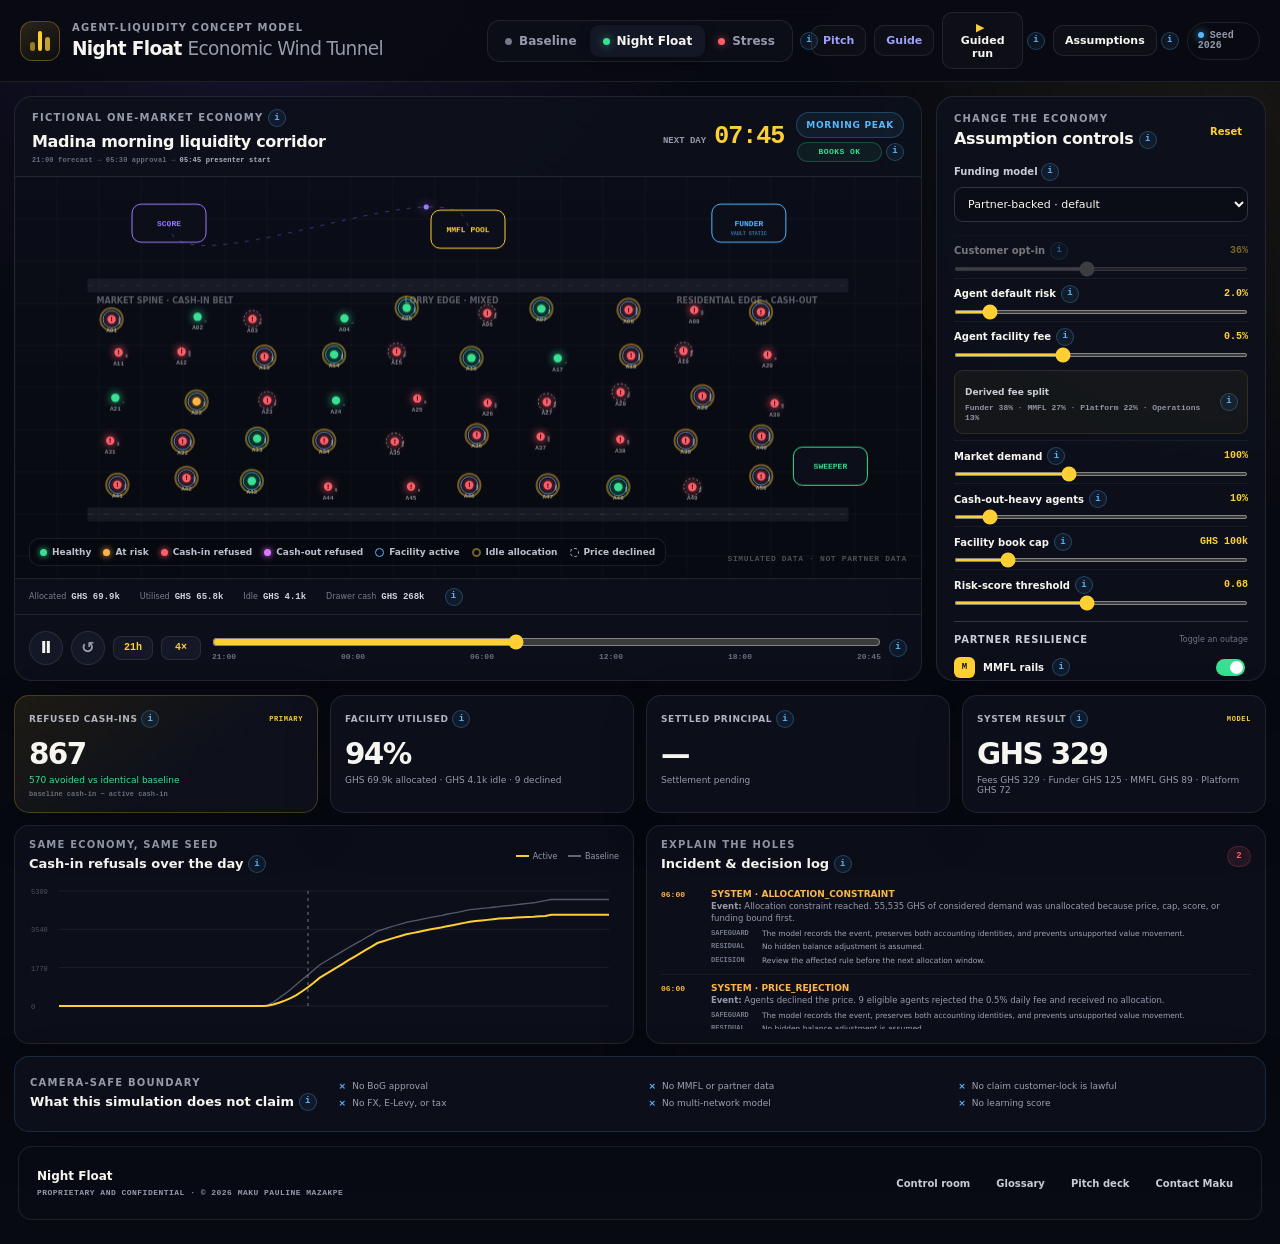
==== index.html @ ef6ecaac "deploy Night Float static artifact" ====
<!--
Night Float — Proprietary and Confidential. Copyright (c) 2026 Maku Pauline Mazakpe. All rights reserved.
Unauthorized use, copying, modification, or distribution is prohibited without written permission.
Contact: https://startuptribunal.com/maku | LinkedIn: https://www.linkedin.com/in/maku-mazakpe/ | GitHub: https://github.com/ma-za-kpe
X: https://x.com/makumazakpe | StartupTribunal X: https://x.com/startuptribunal
-->

<!doctype html>
<html lang="en">
  <head>
    <meta charset="UTF-8" />
    <meta name="viewport" content="width=device-width, initial-scale=1.0" />
    <meta
      name="description"
      content="Night Float economic wind tunnel — a deterministic fictional simulation of agent liquidity."
    />
    <title>Night Float — Economic Wind Tunnel</title>
    <link rel="icon" href="./favicon.svg" type="image/svg+xml" />
    <link rel="stylesheet" href="./styles.css" />
  </head>
  <body>
    <div class="app-shell">
      <header class="topbar">
        <div class="brand-block">
          <div class="brand-mark" aria-hidden="true">
            <span></span><span></span><span></span>
          </div>
          <div>
            <p class="eyebrow">Agent-liquidity concept model</p>
            <h1>Night Float <span>Economic Wind Tunnel</span></h1>
          </div>
        </div>

        <div
          class="scenario-switch"
          role="group"
          aria-label="Scenario selector"
        >
          <button class="scenario-button" data-scenario="off">
            <span class="scenario-dot off"></span>Baseline
          </button>
          <button class="scenario-button active" data-scenario="on">
            <span class="scenario-dot on"></span>Night Float
          </button>
          <button class="scenario-button" data-scenario="stress">
            <span class="scenario-dot stress"></span>Stress
          </button>
          <button
            class="info-button"
            data-info="Runs the same fictional market under three presets. Baseline has no scheduled facility; Night Float uses the partner-backed facility; Stress adds settlement failures."
            aria-label="Explain scenario selector"
          >
            i
          </button>
        </div>

        <div class="header-actions">
          <a class="ghost-button page-link" href="./pitch/">Pitch</a>
          <a class="ghost-button page-link" href="./glossary/">Guide</a>
          <span class="header-feature"
            ><button id="tourButton" class="ghost-button">
              <span class="play-icon">▶</span> Guided run</button
            ><button
              class="info-button"
              data-info="Plays the five-act Baseline → Night Float → constraint → Stress → assumptions story in under 90 seconds. No audio is required."
              aria-label="Explain guided run"
            >
              i
            </button></span
          >
          <span class="header-feature"
            ><button id="assumptionsButton" class="ghost-button">
              Assumptions</button
            ><button
              class="info-button"
              data-info="Opens the complete model sheet for review, photography, print, or save-to-PDF."
              aria-label="Explain assumptions sheet"
            >
              i
            </button></span
          >
          <div id="seedPill" class="live-pill"><span></span>Seed 2026</div>
        </div>
      </header>

      <main class="workspace">
        <section class="stage-panel" aria-label="Animated market simulation">
          <div class="stage-heading">
            <div>
              <p class="eyebrow">
                Fictional one-market economy
                <button
                  class="info-button"
                  data-info="A stylised, synthetic Madina market with 50 agents and three customer cohorts. No partner or customer data is used."
                  aria-label="Explain the market model"
                >
                  i
                </button>
              </p>
              <h2>Madina morning liquidity corridor</h2>
              <p class="night-strip">
                21:00 forecast → 05:30 approval → <b>05:45 presenter start</b>
              </p>
            </div>
            <div class="clock-block">
              <span id="dayLabel">NEXT DAY</span
              ><strong id="clock">05:45</strong>
            </div>
            <div class="status-stack">
              <div id="phaseBadge" class="phase-badge">PRE-OPEN</div>
              <div class="books-line">
                <div id="booksBadge" class="books-badge ok">BOOKS OK</div>
                <button
                  class="info-button"
                  data-info="Two ledgers reconcile on every tick: facility principal and customer safeguarding. A delta above GHS 0.02 aborts the simulation as BOOKS BROKEN."
                  aria-label="Explain books status"
                >
                  i
                </button>
              </div>
            </div>
          </div>

          <div class="canvas-wrap">
            <canvas id="marketStaticCanvas" aria-hidden="true"></canvas>
            <canvas
              id="marketCanvas"
              role="img"
              aria-label="Map of simulated mobile-money agents"
            ></canvas>
            <canvas id="packetCanvas" aria-hidden="true"></canvas>
            <div id="eventBanner" class="event-banner" aria-live="polite"></div>
            <div class="legend">
              <span><i class="light green"></i>Healthy</span
              ><span><i class="light amber"></i>At risk</span>
              <span><i class="light red"></i>Cash-in refused</span
              ><span><i class="light purple"></i>Cash-out refused</span>
              <span><i class="ring"></i>Facility active</span
              ><span><i class="idle-ring"></i>Idle allocation</span
              ><span><i class="declined-ring"></i>Price declined</span>
            </div>
            <div class="model-watermark">SIMULATED DATA · NOT PARTNER DATA</div>
          </div>

          <div class="ledger-ribbon" role="group" aria-label="Facility ledger">
            <span>Allocated <strong id="ledgerAllocated">GHS 0</strong></span
            ><span>Utilised <strong id="ledgerUtilised">GHS 0</strong></span>
            <span>Idle <strong id="ledgerIdle">GHS 0</strong></span
            ><span>Drawer cash <strong id="ledgerCash">GHS 0</strong></span>
            <button
              class="info-button"
              data-info="Allocated is approved principal. Utilised is principal actually consumed by cash-ins. Idle is unused facility e-float. Drawer cash rises as cash-ins consume e-float."
              aria-label="Explain the facility ledger"
            >
              i
            </button>
          </div>

          <div class="transport">
            <button
              id="playButton"
              class="transport-button"
              aria-label="Play or pause"
            >
              Ⅱ
            </button>
            <button
              id="restartButton"
              class="transport-button secondary"
              aria-label="Return to presenter start at 05:45"
            >
              ↺
            </button>
            <button
              id="nightButton"
              class="speed-button"
              aria-label="Jump to 21:00 night window"
            >
              21h
            </button>
            <button
              id="speedButton"
              class="speed-button"
              aria-label="Playback speed"
            >
              4×
            </button>
            <div class="timeline-wrap">
              <input
                id="timeline"
                type="range"
                min="0"
                max="95"
                value="35"
                aria-label="Simulation time"
              />
              <div class="timeline-labels" aria-hidden="true">
                <span>21:00</span><span>00:00</span><span>06:00</span
                ><span>12:00</span><span>18:00</span><span>20:45</span>
              </div>
            </div>
            <button
              class="info-button"
              data-info="Playback only reads a precomputed 96-tick tape. Pause and scrubbing cannot change the model or desynchronise the animation."
              aria-label="Explain playback controls"
            >
              i
            </button>
          </div>
        </section>

        <aside class="control-panel" aria-label="Simulation controls">
          <div class="control-heading">
            <div>
              <p class="eyebrow">Change the economy</p>
              <h2>
                Assumption controls
                <button
                  class="info-button"
                  data-info="Every change regenerates both active and identical-seed baseline tapes. Reset restores the documented partner-backed defaults."
                  aria-label="Explain assumption controls"
                >
                  i
                </button>
              </h2>
            </div>
            <button id="resetButton" class="text-button">Reset</button>
          </div>

          <label class="select-control">
            <span class="label-with-info"
              >Funding model
              <button
                type="button"
                class="info-button"
                data-info="Partner-backed is the default legal product. Customer-supported is an unresolved sandbox hypothesis and never appears as equally approved."
                aria-label="Explain funding model"
              >
                i
              </button></span
            >
            <select id="fundingModel">
              <option value="partner">Partner-backed · default</option>
              <option value="customer">
                Customer-supported · unresolved hypothesis
              </option>
            </select>
          </label>
          <div id="legalWarning" class="legal-warning" hidden>
            <strong>Classification unresolved</strong>Customer redemption, legal
            claim, fee sharing, and loss ownership require written approval.
            This mode does not establish lawfulness.
          </div>

          <div class="slider-group customer-only">
            <label for="optIn"
              ><span class="label-with-info"
                >Customer opt-in
                <button
                  type="button"
                  class="info-button"
                  data-info="Sets the lock-eligible overnight subset only in customer-supported hypothesis mode. It does not affect partner-backed capacity."
                  aria-label="Explain customer opt-in"
                >
                  i
                </button></span
              ><output id="optInValue">36%</output></label
            >
            <input id="optIn" type="range" min="0" max="80" value="36" />
          </div>
          <div class="slider-group">
            <label for="defaultRate"
              ><span class="label-with-info"
                >Agent default risk
                <button
                  type="button"
                  class="info-button"
                  data-info="A deterministic seeded risk roll. Missed principal freezes the till and removes it from tomorrow’s allocation file."
                  aria-label="Explain default risk"
                >
                  i
                </button></span
              ><output id="defaultRateValue">2.0%</output></label
            >
            <input
              id="defaultRate"
              type="range"
              min="0"
              max="20"
              value="2"
              step="0.5"
            />
          </div>
          <div class="slider-group">
            <label for="facilityFee"
              ><span class="label-with-info"
                >Agent facility fee
                <button
                  type="button"
                  class="info-button"
                  data-info="Charged only on utilised principal. Higher prices cause some eligible agents to decline allocation; fees never accrue on idle allocation."
                  aria-label="Explain facility fee"
                >
                  i
                </button></span
              ><output id="facilityFeeValue">0.5%</output></label
            >
            <input
              id="facilityFee"
              type="range"
              min="0.1"
              max="1.2"
              value="0.5"
              step="0.1"
            />
          </div>

          <div class="derived-pricing">
            <span>Derived fee split</span>
            <p id="feeSplitSummary">
              Funder 38% · MMFL 27% · Platform 22% · Operations 13%
            </p>
            <button
              class="info-button"
              data-info="Fixed assumptions replace extra price sliders. In customer-supported mode, users receive a fee_share—never interest—and the legal warning remains active."
              aria-label="Explain fee split"
            >
              i
            </button>
          </div>

          <div class="slider-group">
            <label for="demand"
              ><span class="label-with-info"
                >Market demand
                <button
                  type="button"
                  class="info-button"
                  data-info="Scales seeded cash-in and cash-out arrivals while preserving the same underlying demand tape for scenario comparison."
                  aria-label="Explain market demand"
                >
                  i
                </button></span
              ><output id="demandValue">100%</output></label
            >
            <input
              id="demand"
              type="range"
              min="50"
              max="180"
              value="100"
              step="5"
            />
          </div>
          <div class="slider-group">
            <label for="cashOutShare"
              ><span class="label-with-info"
                >Cash-out-heavy agents
                <button
                  type="button"
                  class="info-button"
                  data-info="Changes corridor mix. Night Float adds e-float, so an all cash-out-heavy market should show almost no cash-in benefit."
                  aria-label="Explain cash-out-heavy agents"
                >
                  i
                </button></span
              ><output id="cashOutShareValue">10%</output></label
            >
            <input
              id="cashOutShare"
              type="range"
              min="0"
              max="100"
              value="10"
              step="5"
            />
          </div>
          <div class="slider-group">
            <label for="bookCap"
              ><span class="label-with-info"
                >Facility book cap
                <button
                  type="button"
                  class="info-button"
                  data-info="Maximum modelled principal. Raising it helps only until price acceptance, eligibility, or demand becomes the binding constraint."
                  aria-label="Explain book cap"
                >
                  i
                </button></span
              ><output id="bookCapValue">GHS 100k</output></label
            >
            <input
              id="bookCap"
              type="range"
              min="20"
              max="500"
              value="100"
              step="10"
            />
          </div>
          <div class="slider-group">
            <label for="scoreThreshold"
              ><span class="label-with-info"
                >Risk-score threshold
                <button
                  type="button"
                  class="info-button"
                  data-info="Static 0–1 eligibility lamp—not machine learning. If scoring is unavailable, a stricter transparent fallback halves limits."
                  aria-label="Explain score threshold"
                >
                  i
                </button></span
              ><output id="scoreThresholdValue">0.68</output></label
            >
            <input
              id="scoreThreshold"
              type="range"
              min="0.50"
              max="0.90"
              value="0.68"
              step="0.02"
            />
          </div>

          <div class="partner-controls">
            <div class="section-label">
              <span>Partner resilience</span><small>Toggle an outage</small>
            </div>
            <label class="partner-row"
              ><span
                ><i class="partner-icon mmfl">M</i><b>MMFL rails</b
                ><button
                  type="button"
                  class="info-button"
                  data-info="Required for any wallet allocation. Off means no gold facility packets."
                  aria-label="Explain MMFL rails"
                >
                  i
                </button></span
              ><input
                class="toggle"
                id="mmflToggle"
                type="checkbox"
                aria-label="MMFL rails available"
                checked
            /></label>
            <label class="partner-row"
              ><span
                ><i class="partner-icon bank">F</i><b>Funding partner</b
                ><button
                  type="button"
                  class="info-button"
                  data-info="Supplies the partner-backed facility. Off forces partner-backed capacity and allocations to zero."
                  aria-label="Explain funding partner"
                >
                  i
                </button></span
              ><input
                class="toggle"
                id="bankToggle"
                type="checkbox"
                aria-label="Funding partner available"
                checked
            /></label>
            <label class="partner-row"
              ><span
                ><i class="partner-icon score">S</i><b>Scoring service</b
                ><button
                  type="button"
                  class="info-button"
                  data-info="Provides a static eligibility score. Off activates a conservative rules-only fallback; no fake learning model is used."
                  aria-label="Explain scoring service"
                >
                  i
                </button></span
              ><input
                class="toggle"
                id="scoreToggle"
                type="checkbox"
                aria-label="Scoring service available"
                checked
            /></label>
            <label class="partner-row"
              ><span
                ><i class="partner-icon sweep">↗</i><b>Dusk sweeper</b
                ><button
                  type="button"
                  class="info-button"
                  data-info="Converts only drawer notes that exist into e-value. Off increases shortfalls; it cannot sweep imaginary cash."
                  aria-label="Explain dusk sweeper"
                >
                  i
                </button></span
              ><input
                class="toggle"
                id="sweepToggle"
                type="checkbox"
                aria-label="Dusk sweeper available"
                checked
            /></label>
          </div>
        </aside>

        <section class="evidence-panel" aria-label="Simulation evidence">
          <div class="metrics-grid">
            <div class="metric-card primary">
              <div class="metric-label">
                <span
                  >Refused cash-ins
                  <button
                    class="info-button"
                    data-info="Cash-in only. Formula: identical-baseline refused cash-ins minus active-run refused cash-ins. Cash-out failures are excluded."
                    aria-label="Explain refused cash-ins"
                  >
                    i
                  </button></span
                ><i>PRIMARY</i>
              </div>
              <strong id="refusedMetric">0</strong>
              <p id="refusedDelta">Waiting for market open</p>
              <code id="comparisonFormula"
                >baseline cash-in − active cash-in</code
              >
            </div>
            <div class="metric-card">
              <div class="metric-label">
                <span
                  >Facility utilised
                  <button
                    class="info-button"
                    data-info="Utilised principal divided by allocated principal. Idle allocation is disclosed and earns no fee."
                    aria-label="Explain facility utilisation"
                  >
                    i
                  </button></span
                >
              </div>
              <strong id="utilisedMetric">0%</strong>
              <p id="allocatedMetric">GHS 0 allocated · GHS 0 idle</p>
            </div>
            <div class="metric-card">
              <div class="metric-label">
                <span
                  >Settled principal
                  <button
                    class="info-button"
                    data-info="Share of allocated principal returned at 18:00. Defaulted tills are excluded from tomorrow’s file."
                    aria-label="Explain settlement"
                  >
                    i
                  </button></span
                >
              </div>
              <strong id="settledMetric">—</strong>
              <p id="defaultMetric">Settlement pending</p>
            </div>
            <div class="metric-card">
              <div class="metric-label">
                <span
                  >System result
                  <button
                    class="info-button"
                    data-info="Facility fees on utilised principal minus unresolved default loss. The waterfall identifies each fee recipient."
                    aria-label="Explain system result"
                  >
                    i
                  </button></span
                ><i>MODEL</i>
              </div>
              <strong id="profitMetric">GHS 0</strong>
              <p id="feeMetric">Gross fees GHS 0</p>
            </div>
          </div>

          <div class="chart-card">
            <div class="card-heading">
              <div>
                <p class="eyebrow">Same economy, same seed</p>
                <h3>
                  Cash-in refusals over the day
                  <button
                    class="info-button"
                    data-info="Both lines use seed 2026, identical agents, and identical demand. Only the intervention differs. Press B in presenter mode to emphasise baseline."
                    aria-label="Explain comparison chart"
                  >
                    i
                  </button>
                </h3>
              </div>
              <div class="chart-key">
                <span class="active-key"></span>Active
                <span class="base-key"></span>Baseline
              </div>
            </div>
            <canvas
              id="chartCanvas"
              role="img"
              aria-label="Comparison chart of refused cash-ins"
            ></canvas>
          </div>
          <div class="incident-card">
            <div class="card-heading">
              <div>
                <p class="eyebrow">Explain the holes</p>
                <h3>
                  Incident &amp; decision log
                  <button
                    class="info-button"
                    data-info="Records partner outages, price rejection, physical-cash constraints, defaults, safeguards, and unresolved decisions."
                    aria-label="Explain incident log"
                  >
                    i
                  </button>
                </h3>
              </div>
              <span id="incidentCount" class="count-pill">0</span>
            </div>
            <div
              id="incidentList"
              class="incident-list"
              aria-live="polite"
            ></div>
          </div>

          <div class="boundary-card">
            <div>
              <p class="eyebrow">Camera-safe boundary</p>
              <h3>
                What this simulation does not claim
                <button
                  class="info-button"
                  data-info="These boundaries stay visible so a screenshot cannot turn assumptions into partner claims."
                  aria-label="Explain model boundaries"
                >
                  i
                </button>
              </h3>
            </div>
            <ul>
              <li>No BoG approval</li>
              <li>No MMFL or partner data</li>
              <li>No claim customer-lock is lawful</li>
              <li>No FX, E-Levy, or tax</li>
              <li>No multi-network model</li>
              <li>No learning score</li>
            </ul>
          </div>
        </section>
      </main>

      <footer class="site-footer">
        <div>
          <strong>Night Float</strong
          ><span
            >Proprietary and Confidential · © 2026 Maku Pauline Mazakpe</span
          >
        </div>
        <nav aria-label="Footer navigation">
          <a href="./">Control room</a><a href="./glossary/">Glossary</a
          ><a href="./pitch/">Pitch deck</a
          ><a href="https://startuptribunal.com/maku">Contact Maku</a>
        </nav>
      </footer>
    </div>

    <dialog id="assumptionsDialog">
      <form method="dialog" class="dialog-card">
        <div class="dialog-heading">
          <div>
            <p class="eyebrow">One-page model sheet</p>
            <h2>Night Float assumptions &amp; boundaries</h2>
          </div>
          <button aria-label="Close">×</button>
        </div>
        <div class="dialog-actions">
          <button type="button" id="printAssumptions" class="ghost-button">
            Print / save PDF</button
          ><label
            ><input id="reducedMotionToggle" type="checkbox" /> Reduce
            motion</label
          >
        </div>
        <div id="assumptionTable" class="assumption-table"></div>
        <div class="dialog-grid">
          <section>
            <h3>Three customer cohorts only</h3>
            <ul>
              <li>Cash-in / market and supplier pay</li>
              <li>Cash-out / notes home</li>
              <li>Overnight lock-eligible subset</li>
            </ul>
          </section>
          <section>
            <h3>Two machine-checked identities</h3>
            <ul>
              <li>
                Facility source = unallocated + idle + utilised + repaid +
                explained loss
              </li>
              <li>
                Customer claims = safeguarded vault balance + explained customer
                loss
              </li>
            </ul>
          </section>
          <section>
            <h3>Not established</h3>
            <ul>
              <li>Regulatory or partner approval</li>
              <li>Lawfulness of customer-supported funding</li>
              <li>Factual demand, pricing, or loss rates</li>
              <li>Predictive or machine-learning accuracy</li>
            </ul>
          </section>
          <section>
            <h3>Presenter controls</h3>
            <ul>
              <li>Keys 1–5: jump to acts</li>
              <li>Space: play/pause</li>
              <li>[ and ]: step one tick</li>
              <li>B: baseline comparison emphasis</li>
            </ul>
          </section>
        </div>
        <p class="dialog-note">
          All people, balances, packets, incidents, prices, and partner states
          are fictional model data. Customer-supported mode is a hypothesis, not
          the default product.
        </p>
      </form>
    </dialog>

    <div
      id="infoPopover"
      class="info-popover"
      role="status"
      aria-live="polite"
      hidden
    ></div>
    <script type="module" src="./app.js"></script>
  </body>
</html>
---- styles.css ----
/*
 * Night Float — Proprietary and Confidential. Copyright (c) 2026 Maku Pauline Mazakpe. All rights reserved.
 * Unauthorized use, copying, modification, or distribution is prohibited without written permission.
 * Contact: https://startuptribunal.com/maku | LinkedIn: https://www.linkedin.com/in/maku-mazakpe/ | GitHub: https://github.com/ma-za-kpe
 * X: https://x.com/makumazakpe | StartupTribunal X: https://x.com/startuptribunal
 */

:root {
  color-scheme: dark;
  --bg: #080a12;
  --panel: #0e111c;
  --panel-2: #141826;
  --line: rgba(255, 255, 255, 0.09);
  --line-strong: rgba(255, 255, 255, 0.16);
  --text: #f7f5ef;
  --muted: #959aaa;
  --gold: #ffcf33;
  --green: #39df92;
  --amber: #ffb547;
  --red: #ff5d69;
  --purple: #d879ff;
  --blue: #55b8ff;
  font-family:
    Inter,
    ui-sans-serif,
    system-ui,
    -apple-system,
    BlinkMacSystemFont,
    "Segoe UI",
    sans-serif;
}

* {
  box-sizing: border-box;
}
html,
body {
  margin: 0;
  min-width: 320px;
  min-height: 100%;
  background: var(--bg);
  color: var(--text);
}
body {
  background:
    radial-gradient(
      circle at 20% -8%,
      rgba(95, 71, 185, 0.2),
      transparent 30rem
    ),
    radial-gradient(
      circle at 95% 10%,
      rgba(255, 207, 51, 0.07),
      transparent 25rem
    ),
    var(--bg);
  overflow-x: hidden;
}

button,
input,
select {
  font: inherit;
}
button {
  color: inherit;
}
.app-shell {
  min-height: 100vh;
}

.topbar {
  min-height: 76px;
  padding: 12px 20px;
  border-bottom: 1px solid var(--line);
  display: grid;
  grid-template-columns: minmax(290px, 1fr) auto minmax(290px, 1fr);
  align-items: center;
  gap: 18px;
  background: rgba(8, 10, 18, 0.88);
  backdrop-filter: blur(20px);
  position: sticky;
  top: 0;
  z-index: 30;
}

.brand-block {
  display: flex;
  align-items: center;
  gap: 12px;
}
.brand-block h1,
.stage-heading h2,
.control-heading h2,
.card-heading h3 {
  margin: 0;
}
.brand-block h1 {
  font-size: clamp(17px, 1.45vw, 22px);
  letter-spacing: -0.035em;
}
.brand-block h1 span {
  color: var(--muted);
  font-weight: 500;
}
.brand-mark {
  width: 40px;
  height: 40px;
  padding: 9px;
  flex: 0 0 auto;
  border: 1px solid rgba(255, 207, 51, 0.28);
  border-radius: 12px;
  display: flex;
  align-items: flex-end;
  justify-content: center;
  gap: 3px;
  background: linear-gradient(
    150deg,
    rgba(255, 207, 51, 0.14),
    rgba(255, 207, 51, 0.02)
  );
}
.brand-mark span {
  width: 5px;
  border-radius: 4px;
  background: var(--gold);
}
.brand-mark span:nth-child(1) {
  height: 9px;
  opacity: 0.55;
}
.brand-mark span:nth-child(2) {
  height: 20px;
}
.brand-mark span:nth-child(3) {
  height: 14px;
  opacity: 0.75;
}
.eyebrow {
  margin: 0 0 5px;
  color: var(--muted);
  font-size: 10px;
  line-height: 1;
  font-weight: 800;
  letter-spacing: 0.12em;
  text-transform: uppercase;
}

.scenario-switch {
  position: relative;
  display: flex;
  padding: 4px;
  background: #0b0e17;
  border: 1px solid var(--line);
  border-radius: 13px;
}
.scenario-button {
  border: 0;
  background: transparent;
  color: var(--muted);
  border-radius: 9px;
  padding: 9px 13px;
  font-size: 12px;
  font-weight: 750;
  cursor: pointer;
  transition: 0.2s ease;
}
.scenario-button:hover {
  color: var(--text);
}
.scenario-button.active {
  color: var(--text);
  background: var(--panel-2);
  box-shadow: 0 2px 12px rgba(0, 0, 0, 0.3);
}
.scenario-dot {
  width: 7px;
  height: 7px;
  display: inline-block;
  border-radius: 50%;
  margin-right: 7px;
}
.scenario-dot.off {
  background: #747988;
}
.scenario-dot.on {
  background: var(--green);
  box-shadow: 0 0 8px rgba(57, 223, 146, 0.6);
}
.scenario-dot.stress {
  background: var(--red);
  box-shadow: 0 0 8px rgba(255, 93, 105, 0.6);
}

.header-actions {
  display: flex;
  justify-content: flex-end;
  align-items: center;
  gap: 8px;
}
.header-feature {
  display: inline-flex;
  align-items: center;
  gap: 4px;
}
.ghost-button {
  border: 1px solid var(--line);
  background: rgba(255, 255, 255, 0.025);
  border-radius: 10px;
  padding: 8px 11px;
  font-size: 11px;
  font-weight: 700;
  cursor: pointer;
}
.page-link {
  text-decoration: none;
  text-align: center;
}
.ghost-button:hover {
  border-color: var(--line-strong);
  background: rgba(255, 255, 255, 0.05);
}
.play-icon {
  color: var(--gold);
  margin-right: 5px;
}
.live-pill {
  color: var(--muted);
  border: 1px solid var(--line);
  border-radius: 999px;
  padding: 8px 10px;
  font:
    700 10px/1 ui-monospace,
    SFMono-Regular,
    Menlo,
    monospace;
}
.live-pill span {
  display: inline-block;
  width: 6px;
  height: 6px;
  margin-right: 6px;
  border-radius: 50%;
  background: var(--blue);
  box-shadow: 0 0 8px var(--blue);
}

.workspace {
  padding: 14px;
  display: grid;
  grid-template-columns: minmax(0, 1fr) 330px;
  grid-template-areas: "stage controls" "evidence evidence";
  gap: 14px;
  max-width: 1800px;
  margin: 0 auto;
}
.stage-panel,
.control-panel,
.metric-card,
.chart-card,
.incident-card,
.boundary-card {
  border: 1px solid var(--line);
  background: rgba(14, 17, 28, 0.92);
  box-shadow: 0 16px 48px rgba(0, 0, 0, 0.18);
}
.stage-panel {
  grid-area: stage;
  border-radius: 18px;
  overflow: hidden;
  min-width: 0;
  height: clamp(500px, 65vh, 620px);
  display: flex;
  flex-direction: column;
}
.control-panel {
  grid-area: controls;
  border-radius: 18px;
  padding: 17px;
  height: clamp(500px, 65vh, 620px);
  overflow: auto;
  scrollbar-color: #303546 transparent;
}
.stage-heading,
.control-heading,
.card-heading {
  display: flex;
  align-items: center;
  justify-content: space-between;
  gap: 12px;
}
.stage-heading {
  min-height: 68px;
  padding: 12px 17px;
  border-bottom: 1px solid var(--line);
  display: grid;
  grid-template-columns: 1fr auto auto;
}
.stage-heading h2,
.control-heading h2 {
  font-size: 16px;
  letter-spacing: -0.02em;
}
.night-strip {
  margin: 5px 0 0;
  color: #666d7d;
  font:
    700 7px/1.2 ui-monospace,
    SFMono-Regular,
    Menlo,
    monospace;
  letter-spacing: 0.02em;
}
.night-strip b {
  color: #aeb4c1;
}
.clock-block {
  display: flex;
  align-items: baseline;
  gap: 8px;
  font-family: ui-monospace, SFMono-Regular, Menlo, monospace;
}
.clock-block span {
  color: var(--muted);
  font-size: 9px;
  font-weight: 800;
}
.clock-block strong {
  font-size: 25px;
  letter-spacing: -0.04em;
  color: var(--gold);
}
.phase-badge {
  min-width: 85px;
  text-align: center;
  padding: 7px 9px;
  border: 1px solid rgba(85, 184, 255, 0.25);
  color: var(--blue);
  background: rgba(85, 184, 255, 0.08);
  border-radius: 999px;
  font-size: 9px;
  font-weight: 850;
  letter-spacing: 0.08em;
}
.status-stack {
  display: grid;
  gap: 4px;
}
.books-line {
  display: flex;
  align-items: center;
  justify-content: flex-end;
  gap: 4px;
}
.books-badge {
  min-width: 85px;
  padding: 5px 8px;
  text-align: center;
  border-radius: 999px;
  font:
    850 8px/1 ui-monospace,
    SFMono-Regular,
    Menlo,
    monospace;
  letter-spacing: 0.06em;
}
.books-badge.ok {
  color: var(--green);
  border: 1px solid rgba(57, 223, 146, 0.25);
  background: rgba(57, 223, 146, 0.07);
}
.books-badge.broken {
  color: white;
  border: 1px solid var(--red);
  background: rgba(255, 93, 105, 0.35);
  animation: alarm 0.7s steps(2) infinite;
}
@keyframes alarm {
  50% {
    opacity: 0.45;
  }
}

.canvas-wrap {
  position: relative;
  flex: 1;
  min-height: 0;
  background: #090b13;
  overflow: hidden;
}
.canvas-wrap canvas {
  position: absolute;
  inset: 0;
  display: block;
  width: 100%;
  height: 100%;
}
#marketStaticCanvas {
  z-index: 0;
}
#marketCanvas {
  z-index: 1;
}
#packetCanvas {
  z-index: 2;
  pointer-events: none;
}
.legend {
  position: absolute;
  left: 14px;
  bottom: 12px;
  display: flex;
  gap: 12px;
  color: #bbc0cc;
  background: rgba(7, 9, 16, 0.82);
  border: 1px solid var(--line);
  border-radius: 10px;
  padding: 8px 10px;
  font-size: 9px;
  font-weight: 700;
  backdrop-filter: blur(10px);
}
.legend span {
  display: inline-flex;
  align-items: center;
  gap: 5px;
  white-space: nowrap;
}
.light {
  width: 7px;
  height: 7px;
  border-radius: 50%;
  display: inline-block;
}
.light.green {
  background: var(--green);
  box-shadow: 0 0 6px var(--green);
}
.light.amber {
  background: var(--amber);
  box-shadow: 0 0 6px var(--amber);
}
.light.red {
  background: var(--red);
  box-shadow: 0 0 6px var(--red);
}
.light.purple {
  background: var(--purple);
  box-shadow: 0 0 6px var(--purple);
}
.ring {
  width: 9px;
  height: 9px;
  border-radius: 50%;
  border: 1px solid var(--blue);
  display: inline-block;
}
.idle-ring {
  width: 9px;
  height: 9px;
  border-radius: 50%;
  border: 2px solid rgba(255, 207, 51, 0.45);
  display: inline-block;
}
.declined-ring {
  width: 9px;
  height: 9px;
  border-radius: 50%;
  border: 1px dashed #aeb4c1;
  display: inline-block;
}
.model-watermark {
  position: absolute;
  right: 14px;
  bottom: 15px;
  color: rgba(255, 255, 255, 0.28);
  font:
    750 8px/1 ui-monospace,
    SFMono-Regular,
    Menlo,
    monospace;
  letter-spacing: 0.08em;
}
.event-banner {
  z-index: 5;
  opacity: 0;
  position: absolute;
  left: 50%;
  top: 18px;
  transform: translate(-50%, -8px);
  pointer-events: none;
  padding: 8px 12px;
  color: #0a0b0f;
  background: var(--gold);
  border-radius: 7px;
  font:
    900 10px/1 ui-monospace,
    SFMono-Regular,
    Menlo,
    monospace;
  letter-spacing: 0.08em;
  box-shadow: 0 8px 28px rgba(255, 207, 51, 0.25);
  transition: 0.25s ease;
}
.event-banner.show {
  opacity: 1;
  transform: translate(-50%, 0);
}
.event-banner.danger {
  color: white;
  background: var(--red);
  box-shadow: 0 8px 28px rgba(255, 93, 105, 0.25);
}

.ledger-ribbon {
  min-height: 36px;
  padding: 7px 14px;
  display: flex;
  align-items: center;
  gap: 20px;
  border-top: 1px solid var(--line);
  color: #777d8d;
  font-size: 8px;
}
.ledger-ribbon span {
  display: flex;
  align-items: baseline;
  gap: 5px;
  white-space: nowrap;
}
.ledger-ribbon strong {
  color: #cfd2da;
  font:
    800 9px/1 ui-monospace,
    SFMono-Regular,
    Menlo,
    monospace;
}

.transport {
  min-height: 66px;
  padding: 10px 14px;
  border-top: 1px solid var(--line);
  display: flex;
  align-items: center;
  gap: 8px;
}
.transport-button,
.speed-button {
  border: 1px solid var(--line);
  background: var(--panel-2);
  cursor: pointer;
}
.transport-button {
  width: 34px;
  height: 34px;
  border-radius: 50%;
  font-weight: 900;
}
.transport-button.secondary {
  color: var(--muted);
}
.speed-button {
  width: 40px;
  padding: 6px;
  border-radius: 8px;
  color: var(--gold);
  font:
    800 10px/1 ui-monospace,
    SFMono-Regular,
    Menlo,
    monospace;
}
.timeline-wrap {
  flex: 1;
  min-width: 0;
  margin-left: 3px;
}
input[type="range"] {
  width: 100%;
  accent-color: var(--gold);
  cursor: pointer;
}
.timeline-wrap input {
  display: block;
  margin: 0;
}
.timeline-labels {
  display: flex;
  justify-content: space-between;
  margin-top: 3px;
  color: #686e7c;
  font:
    650 8px/1 ui-monospace,
    SFMono-Regular,
    Menlo,
    monospace;
}

.control-heading {
  margin-bottom: 14px;
}
.text-button {
  border: 0;
  background: transparent;
  color: var(--gold);
  font-size: 10px;
  font-weight: 800;
  cursor: pointer;
}
.info-button {
  width: 18px;
  height: 18px;
  flex: 0 0 auto;
  display: inline-grid;
  place-items: center;
  padding: 0;
  border: 1px solid rgba(85, 184, 255, 0.28);
  border-radius: 50%;
  color: var(--blue);
  background: rgba(85, 184, 255, 0.07);
  font:
    850 9px/1 ui-monospace,
    SFMono-Regular,
    Menlo,
    monospace;
  font-style: normal;
  cursor: help;
  vertical-align: middle;
}
.info-button:hover,
.info-button:focus-visible {
  border-color: var(--blue);
  color: white;
  outline: none;
}
.scenario-switch > .info-button {
  position: absolute;
  right: -26px;
  top: 50%;
  transform: translateY(-50%);
}
.label-with-info {
  display: inline-flex;
  align-items: center;
  gap: 5px;
}
.info-popover {
  position: fixed;
  z-index: 100;
  width: min(320px, calc(100vw - 24px));
  padding: 12px 14px;
  border: 1px solid rgba(85, 184, 255, 0.35);
  border-radius: 11px;
  color: #d9dce5;
  background: rgba(10, 13, 22, 0.98);
  box-shadow: 0 18px 60px rgba(0, 0, 0, 0.55);
  font-size: 11px;
  line-height: 1.5;
}
.select-control {
  display: block;
  margin-bottom: 13px;
}
.select-control > span,
.section-label span {
  display: block;
  color: #c9ccd4;
  margin-bottom: 6px;
  font-size: 10px;
  font-weight: 800;
}
select {
  width: 100%;
  color: var(--text);
  background: #0a0d16;
  border: 1px solid var(--line-strong);
  border-radius: 9px;
  padding: 9px;
  font-size: 11px;
  outline: none;
}
.legal-warning {
  margin: 0 0 13px;
  padding: 10px;
  border: 1px solid rgba(85, 184, 255, 0.32);
  border-radius: 9px;
  color: #badfff;
  background: rgba(85, 184, 255, 0.09);
  font-size: 9px;
  line-height: 1.45;
}
.legal-warning strong {
  display: block;
  color: var(--blue);
  margin-bottom: 2px;
}
.slider-group {
  padding: 6px 0;
  border-top: 1px solid rgba(255, 255, 255, 0.055);
}
.slider-group label {
  display: flex;
  align-items: center;
  justify-content: space-between;
  font-size: 10px;
  font-weight: 750;
}
.slider-group output {
  color: var(--gold);
  font:
    800 10px/1 ui-monospace,
    SFMono-Regular,
    Menlo,
    monospace;
}
.slider-group input {
  margin: 7px 0 1px;
  height: 4px;
  display: block;
}
.slider-group p {
  margin: 4px 0 0;
  color: #6e7483;
  font-size: 8.5px;
  line-height: 1.35;
}
.customer-only.disabled {
  opacity: 0.45;
}
.derived-pricing {
  position: relative;
  margin: 6px 0;
  padding: 9px 34px 9px 10px;
  border: 1px solid rgba(255, 207, 51, 0.12);
  border-radius: 9px;
  background: rgba(255, 207, 51, 0.035);
}
.derived-pricing > span {
  color: #c9ccd4;
  font-size: 9px;
  font-weight: 800;
}
.derived-pricing p {
  margin: 4px 0 0;
  color: #8f95a4;
  font:
    700 8px/1.35 ui-monospace,
    SFMono-Regular,
    Menlo,
    monospace;
}
.derived-pricing .info-button {
  position: absolute;
  right: 9px;
  top: 50%;
  transform: translateY(-50%);
}
.advanced-controls {
  border-top: 1px solid rgba(255, 255, 255, 0.055);
}
.advanced-controls summary {
  min-height: 34px;
  display: flex;
  align-items: center;
  justify-content: space-between;
  color: #c9ccd4;
  font-size: 9px;
  font-weight: 800;
  cursor: pointer;
  list-style: none;
}
.advanced-controls summary::-webkit-details-marker {
  display: none;
}
.advanced-controls summary::before {
  content: "+";
  width: 15px;
  color: var(--gold);
  font:
    900 13px/1 ui-monospace,
    monospace;
}
.advanced-controls[open] summary::before {
  content: "−";
}
.advanced-controls summary span {
  margin-right: auto;
}
.advanced-controls summary small {
  color: #6f7482;
  font-size: 8px;
  font-weight: 650;
}
.advanced-controls .slider-group {
  padding-left: 15px;
}
.partner-controls {
  margin-top: 9px;
  padding-top: 12px;
  border-top: 1px solid var(--line-strong);
}
.section-label {
  display: flex;
  align-items: center;
  justify-content: space-between;
  margin-bottom: 5px;
}
.section-label span {
  margin: 0;
  text-transform: uppercase;
  letter-spacing: 0.08em;
}
.section-label small {
  color: #6f7482;
  font-size: 8px;
}
.partner-row {
  min-height: 35px;
  display: flex;
  align-items: center;
  justify-content: space-between;
  border-bottom: 1px solid rgba(255, 255, 255, 0.04);
  cursor: pointer;
}
.partner-row > span {
  display: flex;
  align-items: center;
  gap: 8px;
}
.partner-row b {
  font-size: 10px;
}
.partner-icon {
  display: grid;
  place-items: center;
  width: 21px;
  height: 21px;
  border-radius: 6px;
  font:
    900 9px/1 ui-monospace,
    SFMono-Regular,
    Menlo,
    monospace;
  font-style: normal;
}
.partner-icon.mmfl {
  color: #17130a;
  background: var(--gold);
}
.partner-icon.bank {
  color: var(--blue);
  background: rgba(85, 184, 255, 0.13);
}
.partner-icon.score {
  color: #ac91ff;
  background: rgba(157, 122, 255, 0.14);
}
.partner-icon.sweep {
  color: var(--green);
  background: rgba(57, 223, 146, 0.13);
}
.toggle {
  appearance: none;
  width: 29px;
  height: 17px;
  padding: 2px;
  border-radius: 999px;
  background: #343847;
  transition: 0.18s;
}
.toggle::before {
  content: "";
  display: block;
  width: 13px;
  height: 13px;
  border-radius: 50%;
  background: white;
  transition: 0.18s;
}
.toggle:checked {
  background: var(--green);
}
.toggle:checked::before {
  transform: translateX(12px);
}

.evidence-panel {
  grid-area: evidence;
  display: grid;
  grid-template-columns: repeat(2, minmax(0, 1fr));
  gap: 12px;
}
.metrics-grid {
  grid-column: 1 / -1;
  display: grid;
  grid-template-columns: repeat(4, minmax(145px, 1fr));
  gap: 12px;
}
.metric-card,
.chart-card,
.incident-card {
  border-radius: 15px;
}
.metric-card {
  min-height: 112px;
  padding: 14px;
  position: relative;
  overflow: hidden;
}
.metric-card.primary {
  border-color: rgba(255, 207, 51, 0.22);
  background: linear-gradient(
    145deg,
    rgba(255, 207, 51, 0.09),
    rgba(14, 17, 28, 0.96) 60%
  );
}
.metric-label {
  display: flex;
  align-items: center;
  justify-content: space-between;
  color: #b0b4c0;
  font-size: 9px;
  font-weight: 750;
  text-transform: uppercase;
  letter-spacing: 0.07em;
}
.metric-label i {
  color: var(--gold);
  font:
    850 7px/1 ui-monospace,
    SFMono-Regular,
    Menlo,
    monospace;
  font-style: normal;
}
.metric-card strong {
  display: block;
  margin-top: 9px;
  font-size: clamp(22px, 2.3vw, 34px);
  letter-spacing: -0.055em;
}
.metric-card p {
  margin: 4px 0 0;
  color: var(--muted);
  font-size: 9px;
}
.metric-card p.positive {
  color: var(--green);
}
.metric-card p.negative {
  color: var(--red);
}
.metric-card code {
  display: block;
  margin-top: 5px;
  color: #656c7b;
  font:
    650 7px/1.2 ui-monospace,
    SFMono-Regular,
    Menlo,
    monospace;
}
.chart-card {
  min-height: 205px;
  padding: 14px;
  min-width: 0;
}
.incident-card {
  min-height: 205px;
  padding: 14px;
  min-width: 0;
}
.card-heading {
  margin-bottom: 8px;
}
.card-heading h3 {
  font-size: 13px;
}
.chart-key {
  color: var(--muted);
  font-size: 8px;
  white-space: nowrap;
}
.chart-key span {
  width: 13px;
  height: 2px;
  display: inline-block;
  margin: 0 4px 2px 8px;
}
.chart-key .active-key {
  background: var(--gold);
}
.chart-key .base-key {
  background: #646a79;
}
#chartCanvas {
  display: block;
  width: 100%;
  height: 145px;
}
.count-pill {
  min-width: 24px;
  padding: 5px 7px;
  text-align: center;
  border-radius: 999px;
  color: var(--red);
  background: rgba(255, 93, 105, 0.1);
  border: 1px solid rgba(255, 93, 105, 0.2);
  font:
    800 9px/1 ui-monospace,
    SFMono-Regular,
    Menlo,
    monospace;
}
.incident-list {
  height: 148px;
  overflow: auto;
  scrollbar-color: #333849 transparent;
}
.incident-empty {
  height: 100%;
  display: grid;
  place-items: center;
  color: #697080;
  font-size: 10px;
  text-align: center;
}
.incident-item {
  display: grid;
  grid-template-columns: 42px 1fr;
  gap: 8px;
  padding: 8px 0;
  border-bottom: 1px solid rgba(255, 255, 255, 0.055);
}
.incident-item time {
  color: var(--amber);
  font:
    800 8px/1.4 ui-monospace,
    SFMono-Regular,
    Menlo,
    monospace;
}
.incident-item strong {
  display: block;
  margin-bottom: 2px;
  font-size: 9px;
}
.incident-item p {
  margin: 0;
  color: var(--muted);
  font-size: 8.5px;
  line-height: 1.35;
}
.incident-item dl {
  margin: 5px 0 0;
  display: grid;
  gap: 3px;
}
.incident-item dl div {
  display: grid;
  grid-template-columns: 46px 1fr;
  gap: 5px;
}
.incident-item dt {
  color: #72798a;
  font:
    800 7px/1.35 ui-monospace,
    SFMono-Regular,
    Menlo,
    monospace;
  text-transform: uppercase;
}
.incident-item dd {
  margin: 0;
  color: #9fa5b2;
  font-size: 7.5px;
  line-height: 1.35;
}
.incident-item.danger strong {
  color: var(--red);
}
.incident-item.info strong {
  color: var(--blue);
}
.incident-item.warning strong {
  color: var(--amber);
}
.boundary-card {
  grid-column: 1 / -1;
  min-height: 76px;
  padding: 13px 15px;
  border-radius: 15px;
  display: grid;
  grid-template-columns: auto 1fr;
  align-items: center;
  gap: 22px;
  border-color: rgba(85, 184, 255, 0.16);
}
.boundary-card h3 {
  margin: 0;
  font-size: 13px;
}
.boundary-card ul {
  margin: 0;
  padding: 0;
  display: grid;
  grid-template-columns: repeat(3, 1fr);
  gap: 7px 18px;
  list-style: none;
  color: #9ba1ae;
  font-size: 9px;
}
.boundary-card li::before {
  content: "×";
  color: var(--blue);
  margin-right: 6px;
  font-weight: 900;
}

dialog {
  width: min(720px, calc(100vw - 28px));
  color: var(--text);
  padding: 0;
  border: 1px solid var(--line-strong);
  border-radius: 18px;
  background: #10131e;
  box-shadow: 0 30px 100px rgba(0, 0, 0, 0.7);
}
dialog::backdrop {
  background: rgba(3, 4, 8, 0.76);
  backdrop-filter: blur(5px);
}
.dialog-card {
  padding: 22px;
}
.dialog-heading {
  display: flex;
  align-items: flex-start;
  justify-content: space-between;
  gap: 20px;
}
.dialog-heading h2 {
  margin: 0;
  font-size: 20px;
}
.dialog-heading button {
  border: 0;
  background: transparent;
  color: var(--muted);
  font-size: 25px;
  cursor: pointer;
}
.dialog-grid {
  display: grid;
  grid-template-columns: 1fr 1fr;
  gap: 14px;
  margin: 20px 0;
}
.dialog-grid section {
  border: 1px solid var(--line);
  border-radius: 12px;
  padding: 14px;
  background: rgba(255, 255, 255, 0.02);
}
.dialog-grid h3 {
  margin: 0 0 9px;
  font-size: 12px;
}
.dialog-grid ul {
  margin: 0;
  padding-left: 18px;
  color: #b4b8c3;
  font-size: 10px;
  line-height: 1.6;
}
.assumption-strip {
  display: flex;
  flex-wrap: wrap;
  gap: 8px;
}
.assumption-strip span {
  padding: 6px 8px;
  color: var(--blue);
  background: rgba(85, 184, 255, 0.07);
  border: 1px solid rgba(85, 184, 255, 0.17);
  border-radius: 7px;
  font:
    750 9px/1 ui-monospace,
    SFMono-Regular,
    Menlo,
    monospace;
}
.dialog-note {
  color: var(--muted);
  font-size: 9px;
  margin: 14px 0 0;
}
.dialog-actions {
  margin: 14px 0;
  display: flex;
  align-items: center;
  justify-content: space-between;
  gap: 12px;
}
.dialog-actions label {
  color: #b8bdc8;
  font-size: 10px;
}
.assumption-table {
  display: grid;
  grid-template-columns: repeat(4, minmax(0, 1fr));
  gap: 7px;
}
.assumption-table div {
  min-width: 0;
  padding: 8px;
  border: 1px solid var(--line);
  border-radius: 8px;
  background: rgba(255, 255, 255, 0.02);
}
.assumption-table span {
  display: block;
  color: #777e8d;
  font-size: 7px;
  text-transform: uppercase;
  letter-spacing: 0.07em;
}
.assumption-table strong {
  display: block;
  margin-top: 3px;
  overflow-wrap: anywhere;
  color: #e2e4e9;
  font:
    750 9px/1.3 ui-monospace,
    SFMono-Regular,
    Menlo,
    monospace;
}
.baseline-emphasis .chart-card {
  border-color: rgba(255, 207, 51, 0.45);
  box-shadow: 0 0 35px rgba(255, 207, 51, 0.09);
}
.deck-mode #seedPill::after {
  content: " · DECK";
  color: var(--gold);
}

@media (prefers-reduced-motion: reduce) {
  *,
  *::before,
  *::after {
    scroll-behavior: auto !important;
    animation-duration: 0.001ms !important;
    animation-iteration-count: 1 !important;
    transition-duration: 0.001ms !important;
  }
}
.reduced-motion *,
.reduced-motion *::before,
.reduced-motion *::after {
  scroll-behavior: auto !important;
  animation-duration: 0.001ms !important;
  animation-iteration-count: 1 !important;
  transition-duration: 0.001ms !important;
}

@media print {
  body * {
    visibility: hidden;
  }
  #assumptionsDialog,
  #assumptionsDialog * {
    visibility: visible;
  }
  #assumptionsDialog {
    position: absolute;
    inset: 0;
    width: 100%;
    max-height: none;
    color: #111;
    background: white;
    border: 0;
  }
  .dialog-actions,
  .dialog-heading button {
    display: none;
  }
}

@media (max-width: 1050px) {
  .topbar {
    grid-template-columns: 1fr auto;
  }
  .scenario-switch {
    grid-row: 2;
    grid-column: 1 / -1;
    justify-self: center;
  }
  .header-actions .ghost-button {
    display: none;
  }
  .header-actions .live-pill {
    display: none;
  }
  .workspace {
    grid-template-columns: 1fr;
    grid-template-areas: "stage" "controls" "evidence";
  }
  .stage-panel,
  .control-panel {
    height: auto;
  }
  .canvas-wrap {
    min-height: 390px;
  }
}

@media (max-width: 780px) {
  .topbar {
    position: static;
    display: flex;
    flex-direction: column;
    align-items: stretch;
    gap: 11px;
    padding: 12px;
  }
  .brand-block {
    justify-content: center;
  }
  .header-actions {
    display: grid;
    grid-template-columns: repeat(2, minmax(0, 1fr));
    gap: 8px;
  }
  .header-feature {
    display: grid;
    grid-template-columns: minmax(0, 1fr) 32px;
    gap: 4px;
  }
  .header-actions .ghost-button {
    display: block;
    min-height: 44px;
  }
  .header-actions .live-pill {
    display: none;
  }
  .scenario-switch {
    order: initial;
    width: 100%;
    display: grid;
    grid-template-columns: repeat(3, minmax(0, 1fr));
  }
  .scenario-switch > .info-button {
    right: 4px;
    top: -25px;
    transform: none;
  }
  .scenario-button {
    min-width: 0;
    min-height: 44px;
    padding: 11px 5px;
    font-size: 11px;
    white-space: nowrap;
  }
  .workspace {
    display: flex;
    flex-direction: column;
    width: 100%;
    padding: 8px;
    gap: 8px;
  }
  .stage-panel {
    order: 1;
    width: 100%;
    height: auto;
    border-radius: 14px;
  }
  .evidence-panel {
    display: contents;
  }
  .metrics-grid {
    order: 2;
    width: 100%;
    display: grid;
    grid-template-columns: repeat(2, minmax(0, 1fr));
    gap: 8px;
  }
  .control-panel {
    order: 3;
    width: 100%;
    height: auto;
    max-height: none;
    padding: 16px;
    border-radius: 14px;
  }
  .chart-card {
    order: 4;
    width: 100%;
  }
  .incident-card {
    order: 5;
    width: 100%;
  }
  .boundary-card {
    display: block;
    order: 6;
    width: 100%;
  }
  .stage-heading {
    min-height: 72px;
    padding: 11px 13px;
    grid-template-columns: minmax(0, 1fr) auto;
  }
  .stage-heading h2 {
    font-size: 14px;
  }
  .clock-block {
    position: static;
    flex-direction: column;
    align-items: flex-end;
    gap: 2px;
  }
  .clock-block strong {
    font-size: 21px;
  }
  .phase-badge {
    display: none;
  }
  .status-stack .books-badge {
    min-width: 74px;
  }
  .canvas-wrap {
    flex: none;
    height: 330px;
    min-height: 330px;
  }
  .legend {
    left: 8px;
    right: 8px;
    bottom: 8px;
    max-width: none;
    justify-content: center;
    gap: 8px;
    padding: 7px;
    font-size: 8px;
  }
  .model-watermark {
    display: none;
  }
  .transport {
    min-height: 58px;
    padding: 8px;
    gap: 6px;
  }
  .transport-button {
    width: 44px;
    height: 44px;
  }
  .speed-button {
    width: 44px;
    height: 44px;
  }
  .control-heading .text-button {
    min-width: 44px;
    min-height: 44px;
  }
  .slider-group {
    padding: 9px 0;
  }
  .slider-group label {
    font-size: 12px;
  }
  .slider-group output {
    font-size: 11px;
  }
  .slider-group input {
    min-height: 24px;
    margin: 4px 0 0;
  }
  .slider-group p {
    font-size: 10px;
  }
  .select-control > span,
  .section-label span {
    font-size: 11px;
  }
  select {
    min-height: 44px;
    font-size: 12px;
  }
  .advanced-controls summary {
    min-height: 44px;
    font-size: 11px;
  }
  .partner-row {
    min-height: 46px;
  }
  .partner-row b {
    font-size: 11px;
  }
  .toggle {
    width: 36px;
    height: 22px;
    padding: 3px;
  }
  .toggle::before {
    width: 16px;
    height: 16px;
  }
  .toggle:checked::before {
    transform: translateX(14px);
  }
  .metric-card {
    min-height: 108px;
    padding: 12px;
  }
  .metric-card strong {
    font-size: 28px;
  }
  .metric-card p {
    font-size: 9px;
    line-height: 1.35;
  }
  .chart-card,
  .incident-card {
    border-radius: 14px;
    padding: 13px;
  }
  #chartCanvas {
    height: 160px;
  }
  .incident-list {
    height: 185px;
  }
  .incident-item strong {
    font-size: 10px;
  }
  .incident-item p {
    font-size: 10px;
  }
  .ledger-ribbon {
    overflow-x: auto;
    gap: 14px;
    padding: 8px;
  }
  .boundary-card ul {
    margin-top: 10px;
    grid-template-columns: repeat(2, 1fr);
  }
  .assumption-table {
    grid-template-columns: repeat(2, minmax(0, 1fr));
  }
}

@media (max-width: 420px) {
  .brand-block {
    justify-content: flex-start;
  }
  .brand-mark {
    width: 36px;
    height: 36px;
    padding: 8px;
  }
  .brand-block h1 {
    font-size: 17px;
  }
  .brand-block h1 span {
    display: block;
    margin-top: 2px;
    font-size: 11px;
  }
  .scenario-button {
    font-size: 10px;
  }
  .scenario-dot {
    margin-right: 4px;
  }
  .workspace {
    padding: 6px;
    gap: 6px;
  }
  .stage-heading .eyebrow {
    font-size: 8px;
  }
  .stage-heading h2 {
    max-width: 210px;
    font-size: 13px;
  }
  .night-strip {
    max-width: 200px;
    white-space: nowrap;
    overflow: hidden;
    text-overflow: ellipsis;
  }
  .clock-block span {
    font-size: 7px;
  }
  .clock-block strong {
    font-size: 19px;
  }
  .canvas-wrap {
    height: 305px;
    min-height: 305px;
  }
  .legend {
    flex-wrap: wrap;
    gap: 5px 10px;
    font-size: 7.5px;
  }
  .timeline-labels {
    font-size: 7px;
  }
  .metric-card {
    min-width: 0;
    min-height: 108px;
    padding: 11px;
  }
  .metric-label {
    font-size: 8px;
  }
  .metric-card strong {
    font-size: 25px;
  }
  .metric-card p {
    font-size: 8px;
    overflow-wrap: anywhere;
  }
  .card-heading {
    align-items: flex-start;
  }
  .chart-key {
    white-space: normal;
    text-align: right;
  }
  .dialog-card {
    padding: 16px;
  }
  .dialog-grid {
    grid-template-columns: 1fr;
  }
  .legend span:nth-child(6) {
    display: none;
  }
}

.embed-mode {
  overflow: hidden;
}
.embed-mode .topbar,
.embed-mode .control-panel,
.embed-mode .evidence-panel,
.embed-mode .transport {
  display: none;
}
.embed-mode .workspace {
  display: block;
  width: 100%;
  max-width: none;
  height: 100vh;
  padding: 0;
}
.embed-mode .stage-panel {
  width: 100%;
  height: 100vh;
  min-height: 0;
  border: 0;
  border-radius: 0;
}
.embed-mode .canvas-wrap {
  min-height: 0;
}
.site-footer {
  width: min(1600px, calc(100% - 36px));
  margin: 0 auto 24px;
  padding: 16px 18px;
  display: flex;
  align-items: center;
  justify-content: space-between;
  gap: 20px;
  border: 1px solid var(--line);
  border-radius: 14px;
  color: var(--muted);
  background: rgba(10, 12, 20, 0.78);
}
.site-footer > div {
  display: grid;
  gap: 4px;
}
.site-footer strong {
  color: var(--text);
  font-size: 12px;
}
.site-footer span {
  font:
    700 8px/1.4 ui-monospace,
    monospace;
  text-transform: uppercase;
  letter-spacing: 0.06em;
}
.site-footer nav {
  display: flex;
  flex-wrap: wrap;
  justify-content: flex-end;
  gap: 6px;
}
.site-footer a {
  min-height: 40px;
  padding: 0 10px;
  display: inline-flex;
  align-items: center;
  border-radius: 8px;
  color: #c7cbd4;
  text-decoration: none;
  font-size: 10px;
  font-weight: 800;
}
.site-footer a:hover {
  background: rgba(255, 255, 255, 0.06);
}
.embed-mode .site-footer {
  display: none;
}
@media (max-width: 700px) {
  .site-footer {
    align-items: flex-start;
    flex-direction: column;
  }
  .site-footer nav {
    width: 100%;
    display: grid;
    grid-template-columns: repeat(2, 1fr);
  }
  .site-footer a {
    min-height: 44px;
    padding: 0 12px;
    border: 1px solid var(--line);
  }
}
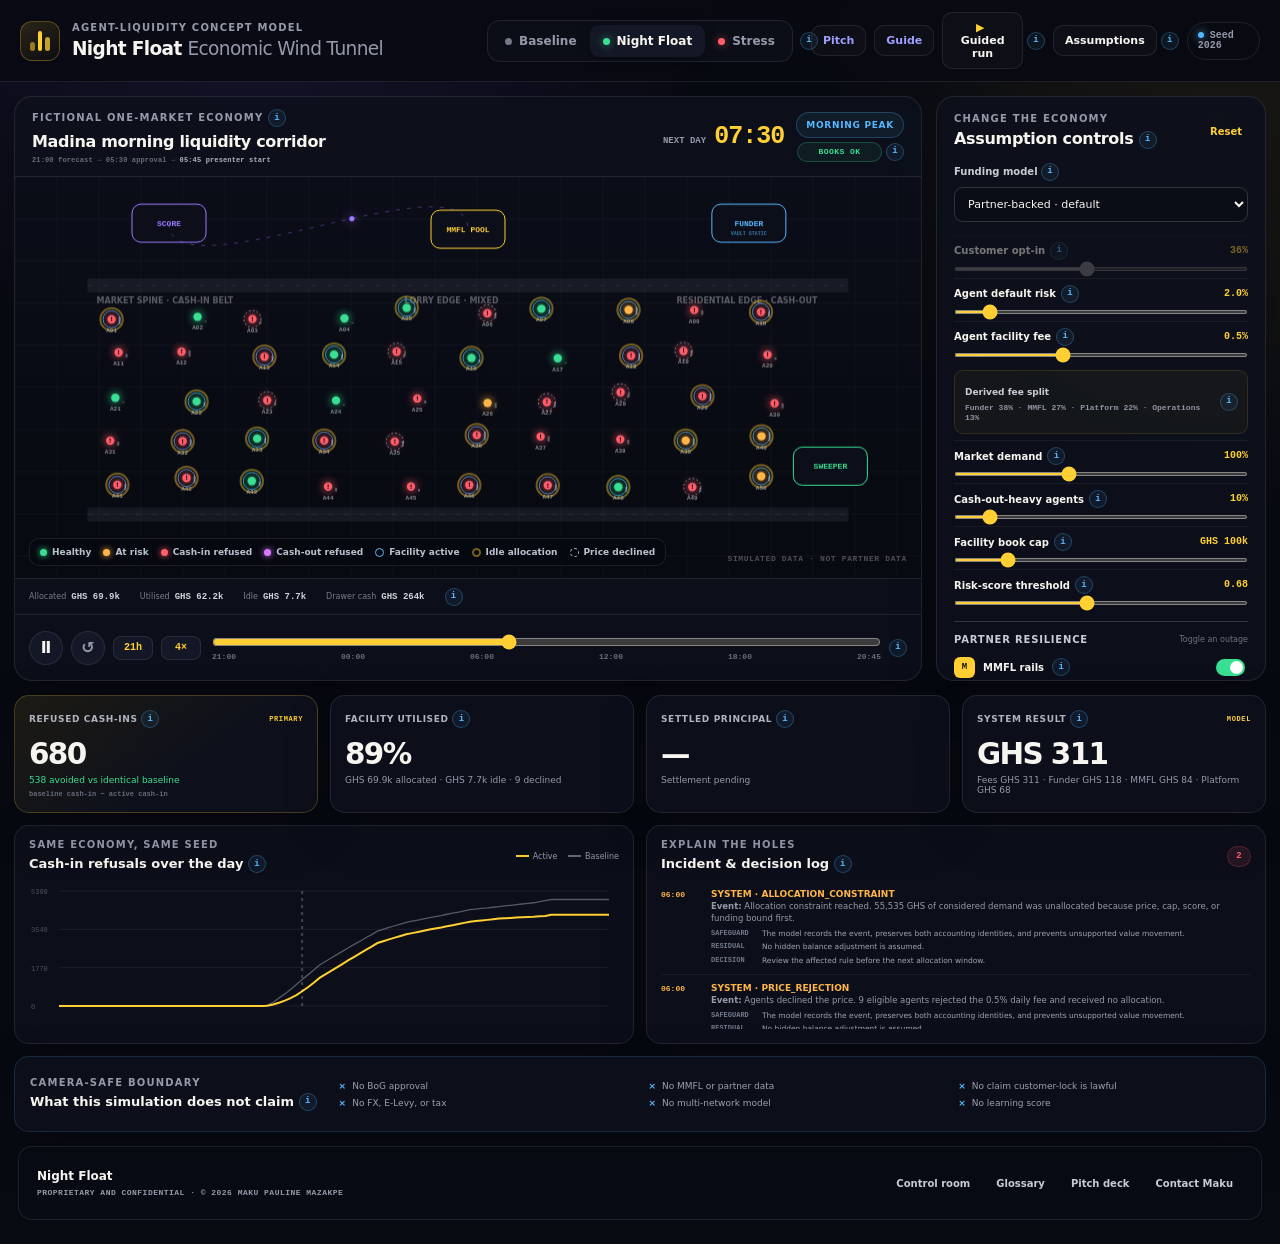
==== commit 146eacc8: "deploy tested Night Float artifact f52db0a" ====
--- a/index.html
+++ b/index.html
@@ -10,6 +10,10 @@
   <head>
     <meta charset="UTF-8" />
     <meta name="viewport" content="width=device-width, initial-scale=1.0" />
+    <meta
+      http-equiv="Content-Security-Policy"
+      content="default-src 'self'; script-src 'self'; style-src 'self' 'unsafe-inline'; img-src 'self' data:; frame-src 'self'; connect-src 'none'; object-src 'none'; base-uri 'self'; form-action 'self'"
+    />
     <meta
       name="description"
       content="Night Float economic wind tunnel — a deterministic fictional simulation of agent liquidity."
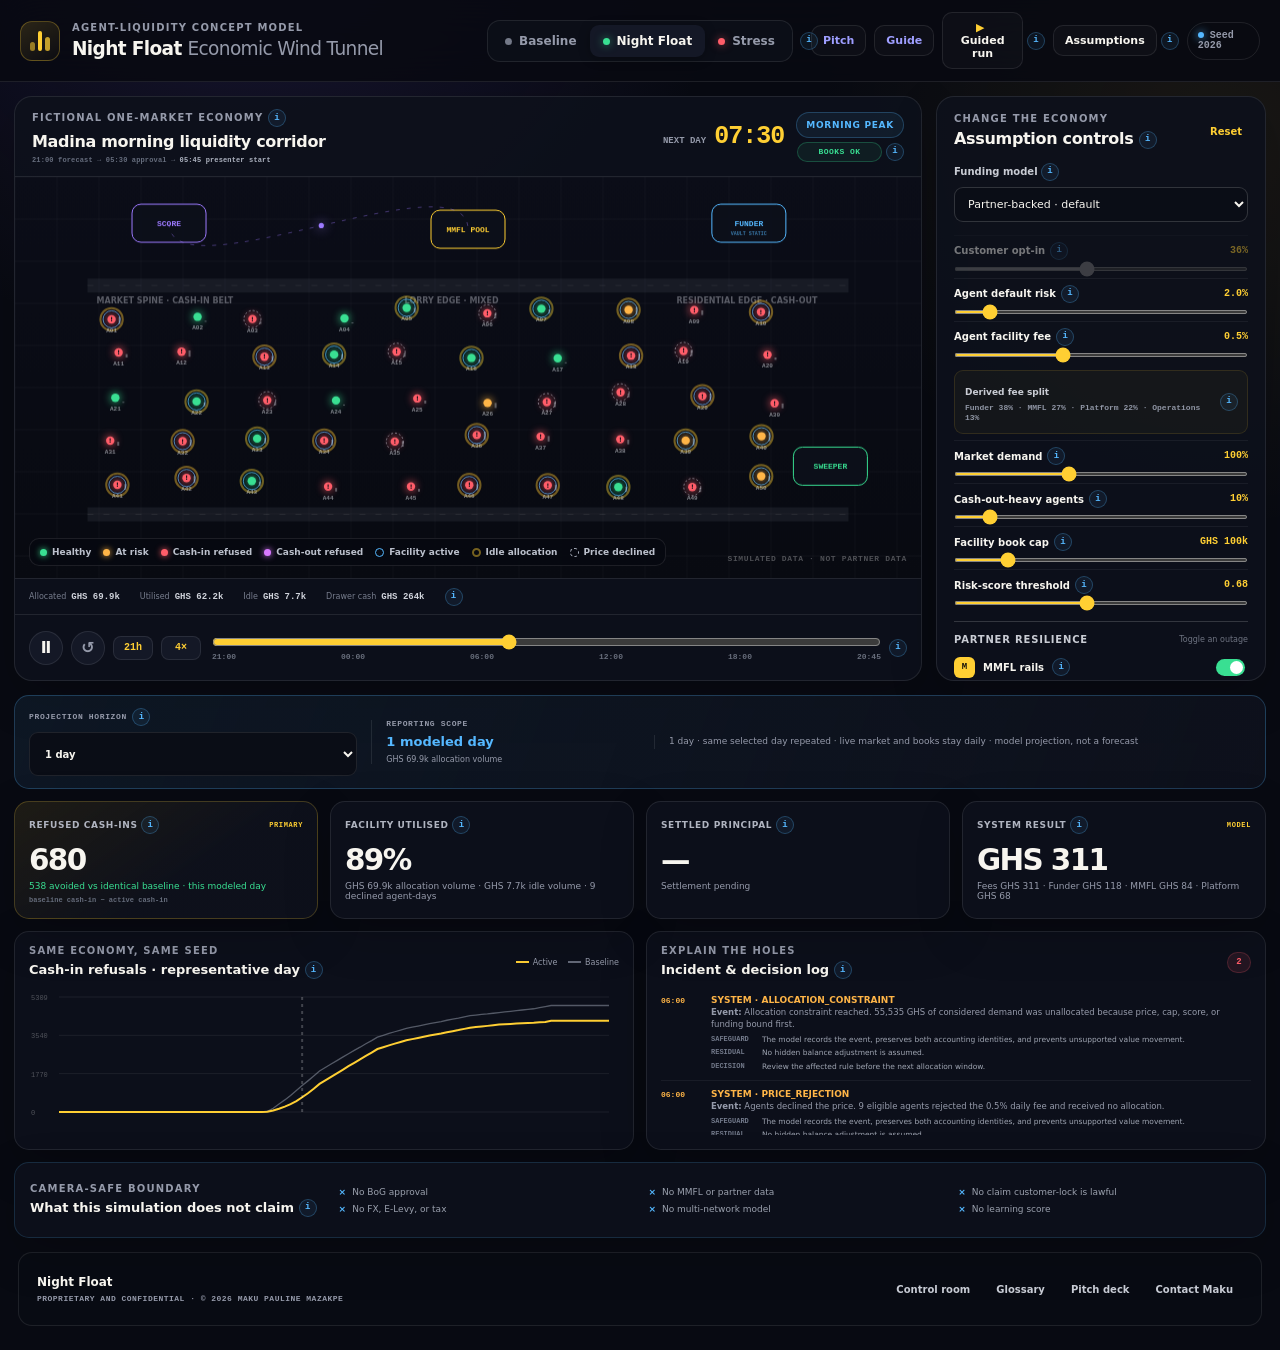
==== commit 0a19784e: "deploy projection horizons from c6fa6f8" ====
--- a/index.html
+++ b/index.html
@@ -506,6 +506,38 @@
         </aside>
 
         <section class="evidence-panel" aria-label="Simulation evidence">
+          <div class="projection-toolbar">
+            <label>
+              <span
+                >Projection horizon
+                <button
+                  type="button"
+                  class="info-button"
+                  data-info="Repeats the selected one-day tape across 1, 7, 30, 90, 180, or 365 modeled days. Flows and event counts accumulate; utilisation and settlement remain rates; the live map and ledger remain one representative day. This is not a forecast."
+                  aria-label="Explain projection horizon"
+                >
+                  i
+                </button></span
+              >
+              <select id="projectionHorizon">
+                <option value="day">1 day</option>
+                <option value="week">1 week · 7 days</option>
+                <option value="month">1 month · 30 days</option>
+                <option value="quarter">3 months · 90 days</option>
+                <option value="half-year">6 months · 180 days</option>
+                <option value="year">1 year · 365 days</option>
+              </select>
+            </label>
+            <div class="projection-scope">
+              <small>REPORTING SCOPE</small>
+              <strong id="projectionScope">1 modeled day</strong>
+              <span id="projectionAllocated">GHS 0 allocation volume</span>
+            </div>
+            <p id="projectionDisclaimer">
+              Same selected day repeated · live market and books stay daily ·
+              model projection, not a forecast
+            </p>
+          </div>
           <div class="metrics-grid">
             <div class="metric-card primary">
               <div class="metric-label">
@@ -581,7 +613,7 @@
               <div>
                 <p class="eyebrow">Same economy, same seed</p>
                 <h3>
-                  Cash-in refusals over the day
+                  Cash-in refusals · representative day
                   <button
                     class="info-button"
                     data-info="Both lines use seed 2026, identical agents, and identical demand. Only the intervention differs. Press B in presenter mode to emphasise baseline."
--- a/styles.css
+++ b/styles.css
@@ -891,6 +891,74 @@
   grid-template-columns: repeat(2, minmax(0, 1fr));
   gap: 12px;
 }
+.projection-toolbar {
+  grid-column: 1 / -1;
+  min-width: 0;
+  padding: 12px 14px;
+  display: grid;
+  grid-template-columns: minmax(210px, 0.55fr) minmax(170px, 0.45fr) minmax(
+      260px,
+      1fr
+    );
+  align-items: center;
+  gap: 14px;
+  border: 1px solid rgba(85, 184, 255, 0.25);
+  border-radius: 15px;
+  background: linear-gradient(
+    110deg,
+    rgba(85, 184, 255, 0.08),
+    rgba(14, 17, 28, 0.96)
+  );
+}
+.projection-toolbar label,
+.projection-scope {
+  min-width: 0;
+  display: grid;
+  gap: 6px;
+}
+.projection-toolbar label > span,
+.projection-scope small {
+  color: var(--muted);
+  font:
+    800 8px/1 ui-monospace,
+    SFMono-Regular,
+    Menlo,
+    monospace;
+  letter-spacing: 0.08em;
+  text-transform: uppercase;
+}
+.projection-toolbar select {
+  width: 100%;
+  min-height: 44px;
+  padding: 0 34px 0 11px;
+  border: 1px solid var(--line);
+  border-radius: 9px;
+  color: var(--text);
+  background: #0a0d16;
+  font-size: 10px;
+  font-weight: 750;
+}
+.projection-scope {
+  padding-left: 14px;
+  border-left: 1px solid var(--line);
+}
+.projection-scope strong {
+  color: var(--blue);
+  font-size: 13px;
+}
+.projection-scope span {
+  overflow-wrap: anywhere;
+  color: var(--muted);
+  font-size: 8px;
+}
+.projection-toolbar > p {
+  margin: 0;
+  padding-left: 14px;
+  border-left: 1px solid var(--line);
+  color: var(--muted);
+  font-size: 9px;
+  line-height: 1.5;
+}
 .metrics-grid {
   grid-column: 1 / -1;
   display: grid;
@@ -1380,15 +1448,27 @@
   .evidence-panel {
     display: contents;
   }
+  .projection-toolbar {
+    order: 2;
+    width: 100%;
+    grid-template-columns: minmax(0, 1fr) minmax(0, 0.8fr);
+    gap: 10px;
+  }
+  .projection-toolbar > p {
+    grid-column: 1 / -1;
+    padding: 9px 0 0;
+    border-top: 1px solid var(--line);
+    border-left: 0;
+  }
   .metrics-grid {
-    order: 2;
+    order: 3;
     width: 100%;
     display: grid;
     grid-template-columns: repeat(2, minmax(0, 1fr));
     gap: 8px;
   }
   .control-panel {
-    order: 3;
+    order: 4;
     width: 100%;
     height: auto;
     max-height: none;
@@ -1396,16 +1476,16 @@
     border-radius: 14px;
   }
   .chart-card {
-    order: 4;
-    width: 100%;
-  }
-  .incident-card {
     order: 5;
     width: 100%;
   }
+  .incident-card {
+    order: 6;
+    width: 100%;
+  }
   .boundary-card {
     display: block;
-    order: 6;
+    order: 7;
     width: 100%;
   }
   .stage-heading {
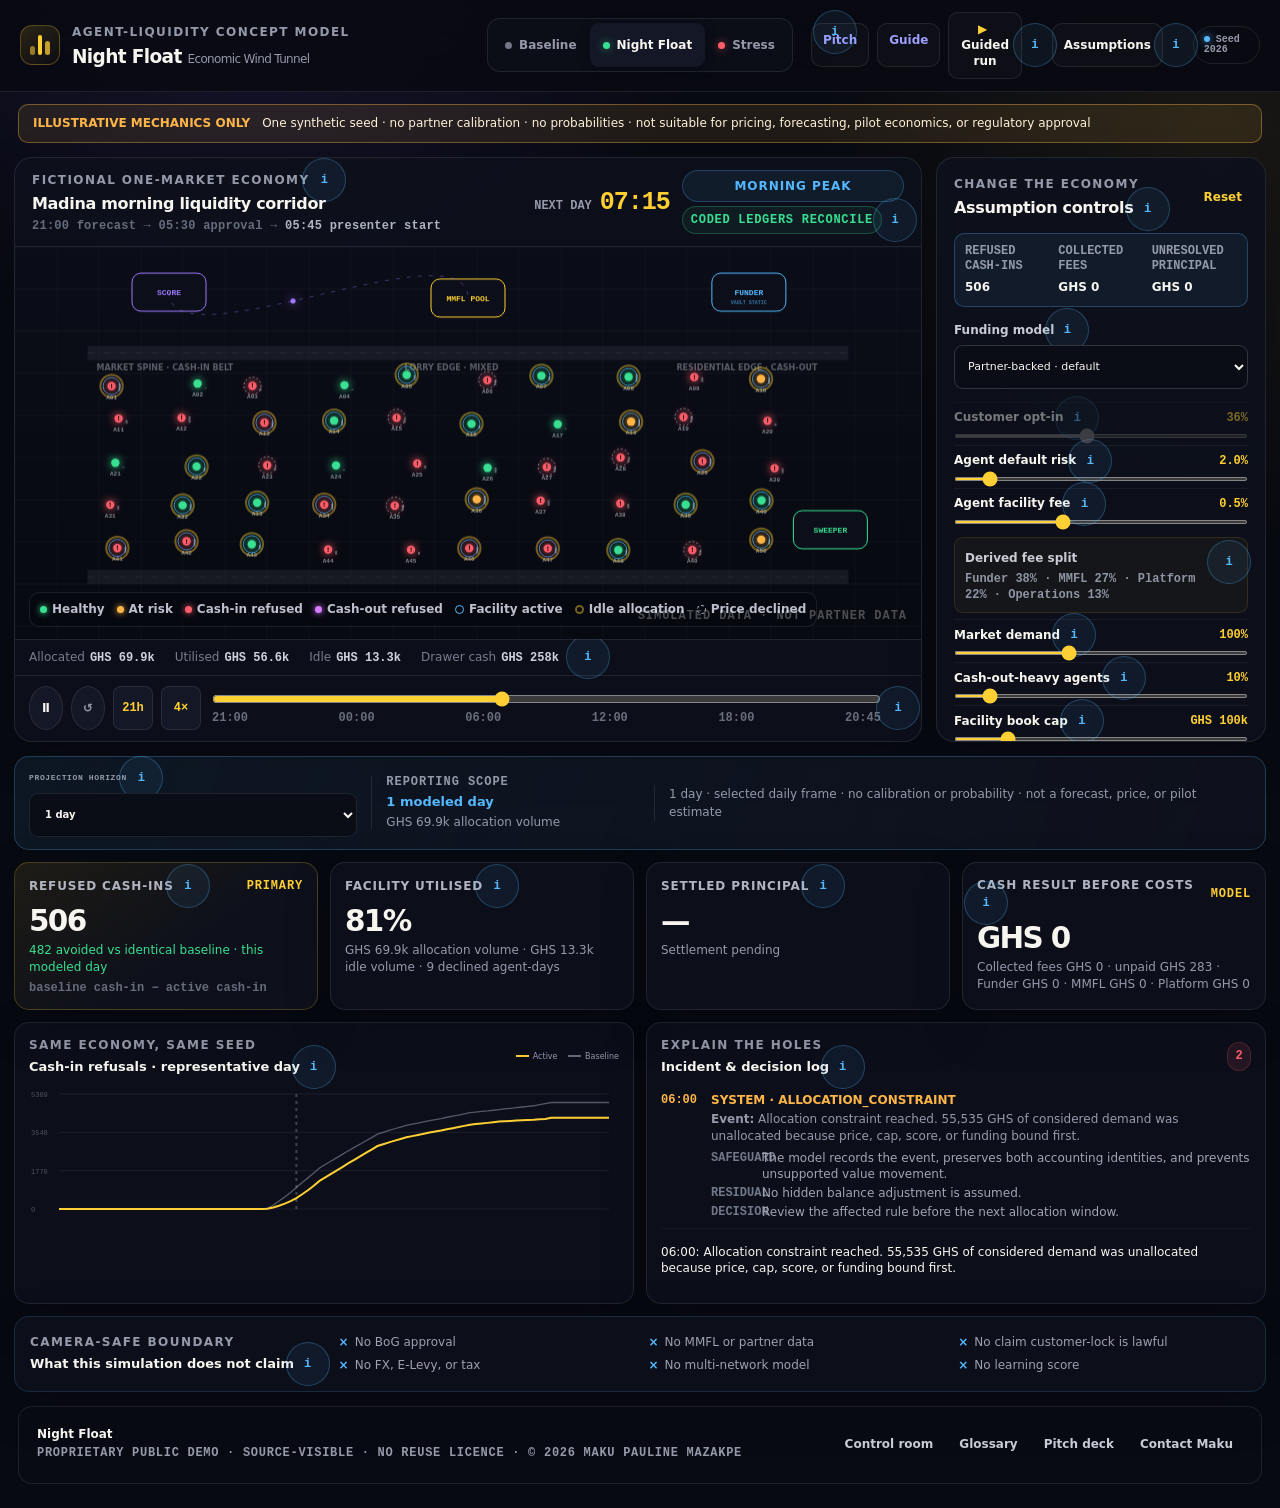
==== commit 5af4f822: "deploy gated source 074dbdb600906c3c1fcd2174cef727bc3ce566f4" ====
--- a/index.html
+++ b/index.html
@@ -1,5 +1,5 @@
 <!--
-Night Float — Proprietary and Confidential. Copyright (c) 2026 Maku Pauline Mazakpe. All rights reserved.
+Night Float — Proprietary public demonstration · source-visible · no reuse licence. Copyright (c) 2026 Maku Pauline Mazakpe. All rights reserved.
 Unauthorized use, copying, modification, or distribution is prohibited without written permission.
 Contact: https://startuptribunal.com/maku | LinkedIn: https://www.linkedin.com/in/maku-mazakpe/ | GitHub: https://github.com/ma-za-kpe
 X: https://x.com/makumazakpe | StartupTribunal X: https://x.com/startuptribunal
@@ -9,6 +9,7 @@
 <html lang="en">
   <head>
     <meta charset="UTF-8" />
+    <meta name="referrer" content="no-referrer" />
     <meta name="viewport" content="width=device-width, initial-scale=1.0" />
     <meta
       http-equiv="Content-Security-Policy"
@@ -19,8 +20,8 @@
       content="Night Float economic wind tunnel — a deterministic fictional simulation of agent liquidity."
     />
     <title>Night Float — Economic Wind Tunnel</title>
-    <link rel="icon" href="./favicon.svg" type="image/svg+xml" />
-    <link rel="stylesheet" href="./styles.css" />
+    <link rel="icon" href="./favicon.svg?v=8c5f105a652a" type="image/svg+xml" />
+    <link rel="stylesheet" href="./styles.css?v=d5a44b76f144" />
   </head>
   <body>
     <div class="app-shell">
@@ -87,6 +88,15 @@
         </div>
       </header>
 
+      <aside class="model-trust-banner" aria-label="Model confidence boundary">
+        <strong>ILLUSTRATIVE MECHANICS ONLY</strong>
+        <span
+          >One synthetic seed · no partner calibration · no probabilities · not
+          suitable for pricing, forecasting, pilot economics, or regulatory
+          approval</span
+        >
+      </aside>
+
       <main class="workspace">
         <section class="stage-panel" aria-label="Animated market simulation">
           <div class="stage-heading">
@@ -113,10 +123,12 @@
             <div class="status-stack">
               <div id="phaseBadge" class="phase-badge">PRE-OPEN</div>
               <div class="books-line">
-                <div id="booksBadge" class="books-badge ok">BOOKS OK</div>
-                <button
-                  class="info-button"
-                  data-info="Two ledgers reconcile on every tick: facility principal and customer safeguarding. A delta above GHS 0.02 aborts the simulation as BOOKS BROKEN."
+                <div id="booksBadge" class="books-badge ok">
+                  CODED LEDGERS RECONCILE
+                </div>
+                <button
+                  class="info-button"
+                  data-info="Coded principal, fee, and safeguarding arithmetic reconcile every tick. Customer-supported mode is separately marked UNRESOLVED because the model cannot prove an independent funding asset or loss bearer."
                   aria-label="Explain books status"
                 >
                   i
@@ -131,7 +143,11 @@
               id="marketCanvas"
               role="img"
               aria-label="Map of simulated mobile-money agents"
+              aria-describedby="marketTextSummary"
             ></canvas>
+            <p id="marketTextSummary" class="sr-only">
+              Market state will be described here as the clock changes.
+            </p>
             <canvas id="packetCanvas" aria-hidden="true"></canvas>
             <div id="eventBanner" class="event-banner" aria-live="polite"></div>
             <div class="legend">
@@ -231,6 +247,24 @@
             <button id="resetButton" class="text-button">Reset</button>
           </div>
 
+          <div
+            class="control-result-strip"
+            role="group"
+            aria-label="Live result summary"
+          >
+            <span
+              ><small>REFUSED CASH-INS</small><b id="controlRefused">0</b></span
+            >
+            <span
+              ><small>COLLECTED FEES</small
+              ><b id="controlCollected">GHS 0</b></span
+            >
+            <span
+              ><small>UNRESOLVED PRINCIPAL</small
+              ><b id="controlLoss">GHS 0</b></span
+            >
+          </div>
+
           <label class="select-control">
             <span class="label-with-info"
               >Funding model
@@ -513,7 +547,7 @@
                 <button
                   type="button"
                   class="info-button"
-                  data-info="Repeats the selected one-day tape across 1, 7, 30, 90, 180, or 365 modeled days. Flows and event counts accumulate; utilisation and settlement remain rates; the live map and ledger remain one representative day. This is not a forecast."
+                  data-info="For horizons above one day, repeats only the complete closing frame across 7, 30, 90, 180, or 365 days. This is arithmetic sensitivity from fictional inputs—not a forecast, price, or pilot estimate."
                   aria-label="Explain projection horizon"
                 >
                   i
@@ -534,8 +568,8 @@
               <span id="projectionAllocated">GHS 0 allocation volume</span>
             </div>
             <p id="projectionDisclaimer">
-              Same selected day repeated · live market and books stay daily ·
-              model projection, not a forecast
+              Complete synthetic closing day repeated · arithmetic sensitivity,
+              not a forecast
             </p>
           </div>
           <div class="metrics-grid">
@@ -593,18 +627,18 @@
             <div class="metric-card">
               <div class="metric-label">
                 <span
-                  >System result
+                  >Cash result before costs
                   <button
                     class="info-button"
-                    data-info="Facility fees on utilised principal minus unresolved default loss. The waterfall identifies each fee recipient."
-                    aria-label="Explain system result"
+                    data-info="Fees actually collected by 18:00 minus unresolved principal. Funding, sweep, tax, fraud, recovery, and platform costs are not modeled, so this is not profit."
+                    aria-label="Explain cash result before costs"
                   >
                     i
                   </button></span
                 ><i>MODEL</i>
               </div>
               <strong id="profitMetric">GHS 0</strong>
-              <p id="feeMetric">Gross fees GHS 0</p>
+              <p id="feeMetric">Collected fees GHS 0 · unpaid GHS 0</p>
             </div>
           </div>
 
@@ -654,8 +688,10 @@
             <div
               id="incidentList"
               class="incident-list"
-              aria-live="polite"
+              tabindex="0"
+              aria-label="Scrollable incident and decision history"
             ></div>
+            <p id="incidentAnnouncement" class="sr-only" aria-live="polite"></p>
           </div>
 
           <div class="boundary-card">
@@ -688,7 +724,8 @@
         <div>
           <strong>Night Float</strong
           ><span
-            >Proprietary and Confidential · © 2026 Maku Pauline Mazakpe</span
+            >Proprietary public demo · source-visible · no reuse licence · ©
+            2026 Maku Pauline Mazakpe</span
           >
         </div>
         <nav aria-label="Footer navigation">
@@ -727,7 +764,7 @@
             </ul>
           </section>
           <section>
-            <h3>Two machine-checked identities</h3>
+            <h3>Machine-checked coded identities</h3>
             <ul>
               <li>
                 Facility source = unallocated + idle + utilised + repaid +
@@ -736,6 +773,11 @@
               <li>
                 Customer claims = safeguarded vault balance + explained customer
                 loss
+              </li>
+              <li>Fees due = collected + receivable + written off</li>
+              <li>
+                Customer-mode funding separation remains unresolved and never
+                receives a green status
               </li>
             </ul>
           </section>
@@ -760,8 +802,9 @@
         </div>
         <p class="dialog-note">
           All people, balances, packets, incidents, prices, and partner states
-          are fictional model data. Customer-supported mode is a hypothesis, not
-          the default product.
+          are fictional model data. The tape demonstrates mechanics only; it is
+          not calibrated evidence, a price, a forecast, or pilot economics.
+          Customer-supported mode is a hypothesis, not the default product.
         </p>
       </form>
     </dialog>
@@ -773,6 +816,6 @@
       aria-live="polite"
       hidden
     ></div>
-    <script type="module" src="./app.js"></script>
+    <script type="module" src="./app.js?v=6485f6ac2338"></script>
   </body>
 </html>
--- a/styles.css
+++ b/styles.css
@@ -1,5 +1,5 @@
 /*
- * Night Float — Proprietary and Confidential. Copyright (c) 2026 Maku Pauline Mazakpe. All rights reserved.
+ * Night Float — Proprietary public demonstration · source-visible · no reuse licence. Copyright (c) 2026 Maku Pauline Mazakpe. All rights reserved.
  * Unauthorized use, copying, modification, or distribution is prohibited without written permission.
  * Contact: https://startuptribunal.com/maku | LinkedIn: https://www.linkedin.com/in/maku-mazakpe/ | GitHub: https://github.com/ma-za-kpe
  * X: https://x.com/makumazakpe | StartupTribunal X: https://x.com/startuptribunal
@@ -68,6 +68,33 @@
 .app-shell {
   min-height: 100vh;
 }
+.model-trust-banner {
+  width: min(1600px, calc(100% - 36px));
+  margin: 12px auto 0;
+  padding: 10px 14px;
+  display: flex;
+  align-items: center;
+  gap: 12px;
+  border: 1px solid rgba(255, 181, 71, 0.38);
+  border-radius: 10px;
+  color: #fff2d8;
+  background: rgba(255, 181, 71, 0.1);
+  font-size: 12px;
+  line-height: 1.45;
+}
+.model-trust-banner strong {
+  flex: 0 0 auto;
+  color: var(--amber);
+  font-size: 12px;
+}
+@media (max-width: 780px) {
+  .model-trust-banner {
+    width: calc(100% - 16px);
+    align-items: flex-start;
+    flex-direction: column;
+    gap: 4px;
+  }
+}
 
 .topbar {
   min-height: 76px;
@@ -1818,3 +1845,137 @@
     border: 1px solid var(--line);
   }
 }
+
+/* Accessibility and audit closure: readable type, visible focus, reliable targets. */
+/* stylelint-disable no-duplicate-selectors -- final accessibility overrides */
+:where(button, select, a):focus-visible,
+input:focus-visible {
+  outline: 3px solid var(--blue);
+  outline-offset: 3px;
+}
+select {
+  outline: revert;
+}
+.info-button {
+  width: 44px;
+  height: 44px;
+  margin: -13px;
+  font-size: 12px;
+}
+.scenario-switch > .info-button {
+  right: -52px;
+}
+.control-result-strip {
+  margin: 0 0 14px;
+  padding: 10px;
+  display: grid;
+  grid-template-columns: repeat(3, minmax(0, 1fr));
+  gap: 8px;
+  border: 1px solid rgba(85, 184, 255, 0.28);
+  border-radius: 10px;
+  background: rgba(85, 184, 255, 0.07);
+}
+.control-result-strip span {
+  min-width: 0;
+  display: grid;
+  gap: 5px;
+}
+.control-result-strip small {
+  color: var(--muted);
+  font:
+    800 10px/1.25 ui-monospace,
+    monospace;
+}
+.control-result-strip b {
+  overflow-wrap: anywhere;
+  font-size: 14px;
+}
+.books-badge.unresolved {
+  color: var(--blue);
+  border-color: rgba(85, 184, 255, 0.42);
+  background: rgba(85, 184, 255, 0.1);
+}
+.eyebrow,
+.legal-warning,
+.info-popover,
+.metric-label,
+.metric-card p,
+.incident-item strong,
+.incident-item p,
+.select-control > span,
+.section-label span,
+.site-footer span,
+.site-footer a,
+.legend,
+.timeline-labels {
+  font-size: 12px;
+  line-height: 1.4;
+}
+.ghost-button,
+.text-button,
+.scenario-button,
+.transport button,
+.site-footer a,
+select {
+  min-height: 44px;
+}
+@media (max-width: 780px) {
+  .scenario-switch > .info-button {
+    right: 0;
+    top: -43px;
+  }
+  .control-result-strip {
+    position: sticky;
+    top: 0;
+    z-index: 4;
+  }
+  .legend,
+  .timeline-labels,
+  .metric-label,
+  .metric-card p,
+  .incident-item strong,
+  .incident-item p {
+    font-size: 12px;
+  }
+}
+@media (forced-colors: active) {
+  .light,
+  .scenario-dot,
+  .books-badge,
+  .event-banner {
+    forced-color-adjust: none;
+    border: 2px solid CanvasText;
+  }
+}
+/* stylelint-enable no-duplicate-selectors */
+
+.topbar :where(a, button),
+.night-strip,
+.clock-block span,
+.phase-badge,
+.books-badge,
+.event-banner,
+.model-watermark,
+.ledger-ribbon,
+.ledger-ribbon strong,
+.transport :where(button, span),
+.control-panel :where(output, small, p, b),
+.evidence-panel :where(small, p, code, time, dt, dd, li),
+.count-pill {
+  font-size: 12px !important;
+  line-height: 1.35;
+}
+.control-panel :where(output, dt, dd, small, p, b, span, code),
+.partner-state :where(span, b),
+.site-footer :where(span, a) {
+  font-size: 12px !important;
+  line-height: 1.4;
+}
+.text-button,
+.partner-icon,
+.projection-scope span,
+.metric-label i,
+.topbar small,
+.topbar h1 span {
+  font-size: 12px !important;
+}
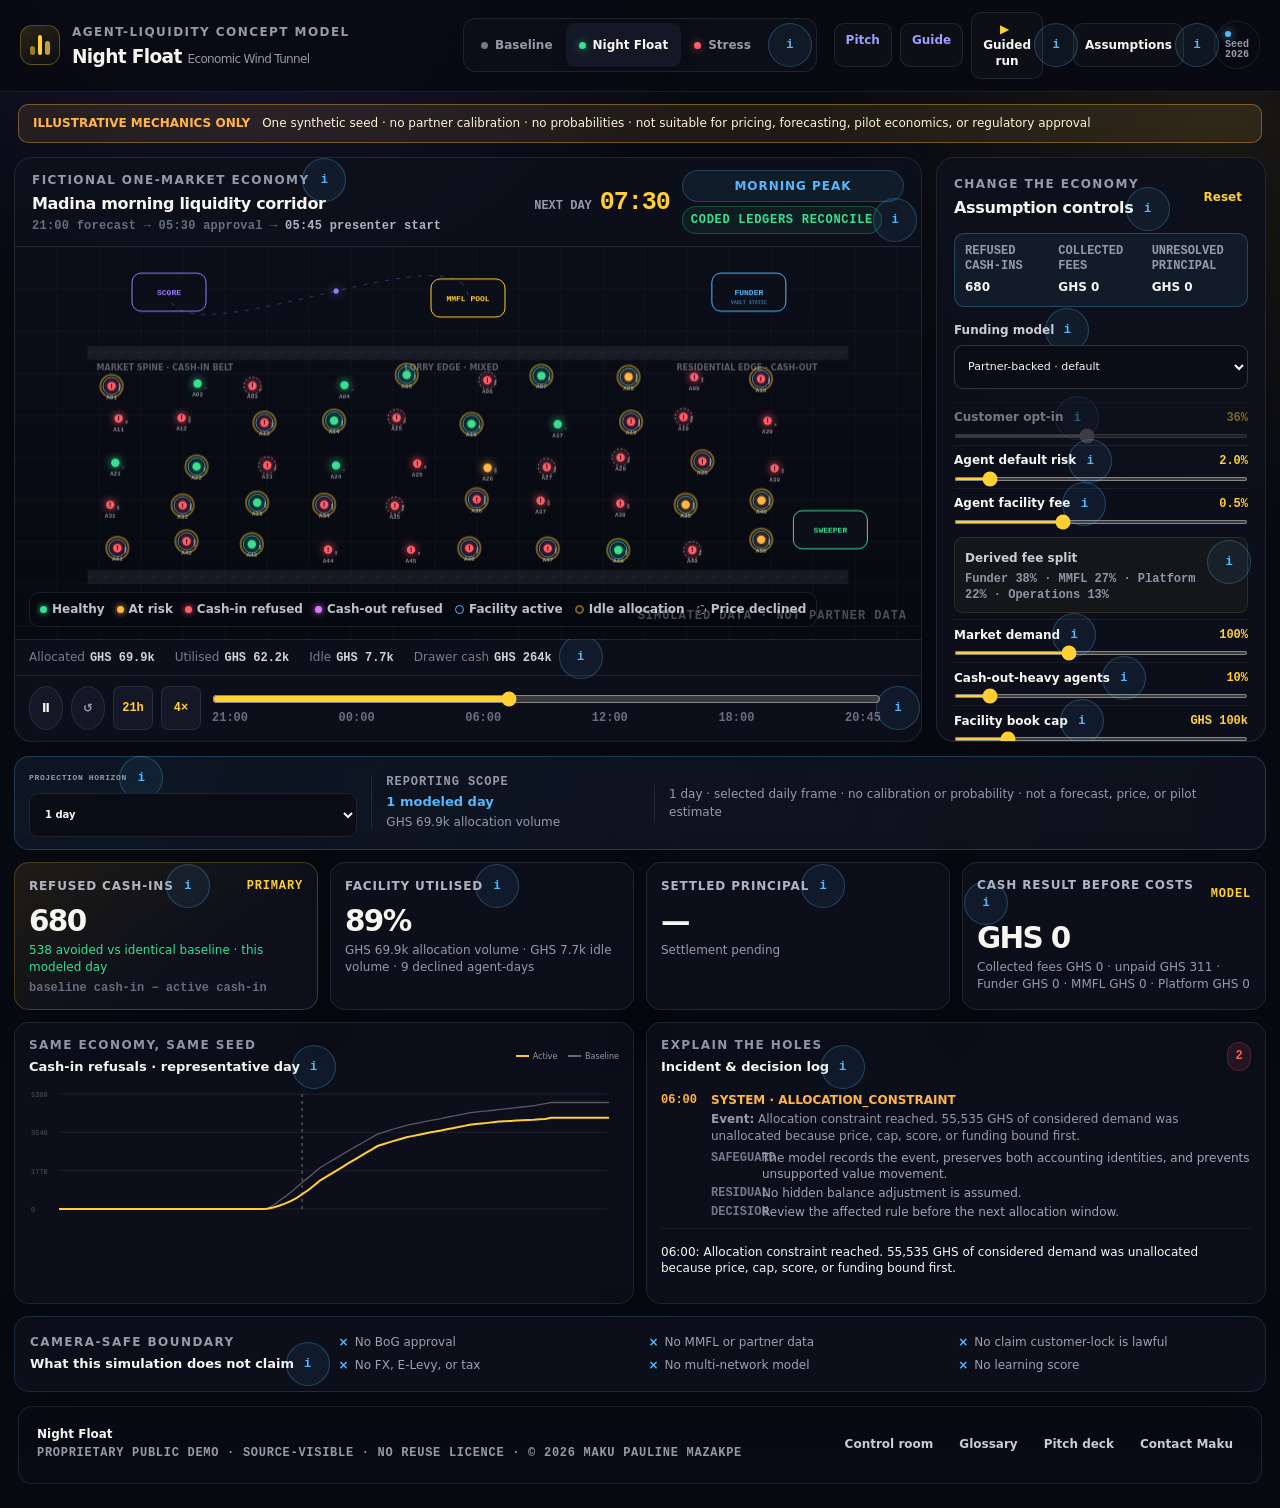
==== commit 7fa59202: "deploy gated source e04d5487ae32b40ecd60e4cbf011eb8f8ecc24dd" ====
--- a/index.html
+++ b/index.html
@@ -21,7 +21,7 @@
     />
     <title>Night Float — Economic Wind Tunnel</title>
     <link rel="icon" href="./favicon.svg?v=8c5f105a652a" type="image/svg+xml" />
-    <link rel="stylesheet" href="./styles.css?v=d5a44b76f144" />
+    <link rel="stylesheet" href="./styles.css?v=c7587f885938" />
   </head>
   <body>
     <div class="app-shell">
--- a/styles.css
+++ b/styles.css
@@ -1862,8 +1862,15 @@
   margin: -13px;
   font-size: 12px;
 }
+
+/* Keep the 44px scenario explainer in layout flow so it cannot intercept
+ * the adjacent Pitch link. */
 .scenario-switch > .info-button {
-  right: -52px;
+  position: relative;
+  top: auto;
+  right: auto;
+  margin: 0 0 0 4px;
+  transform: none;
 }
 .control-result-strip {
   margin: 0 0 14px;
@@ -1920,9 +1927,11 @@
   min-height: 44px;
 }
 @media (max-width: 780px) {
+  .scenario-switch {
+    grid-template-columns: repeat(3, minmax(0, 1fr)) 44px;
+  }
   .scenario-switch > .info-button {
-    right: 0;
-    top: -43px;
+    margin-left: 0;
   }
   .control-result-strip {
     position: sticky;
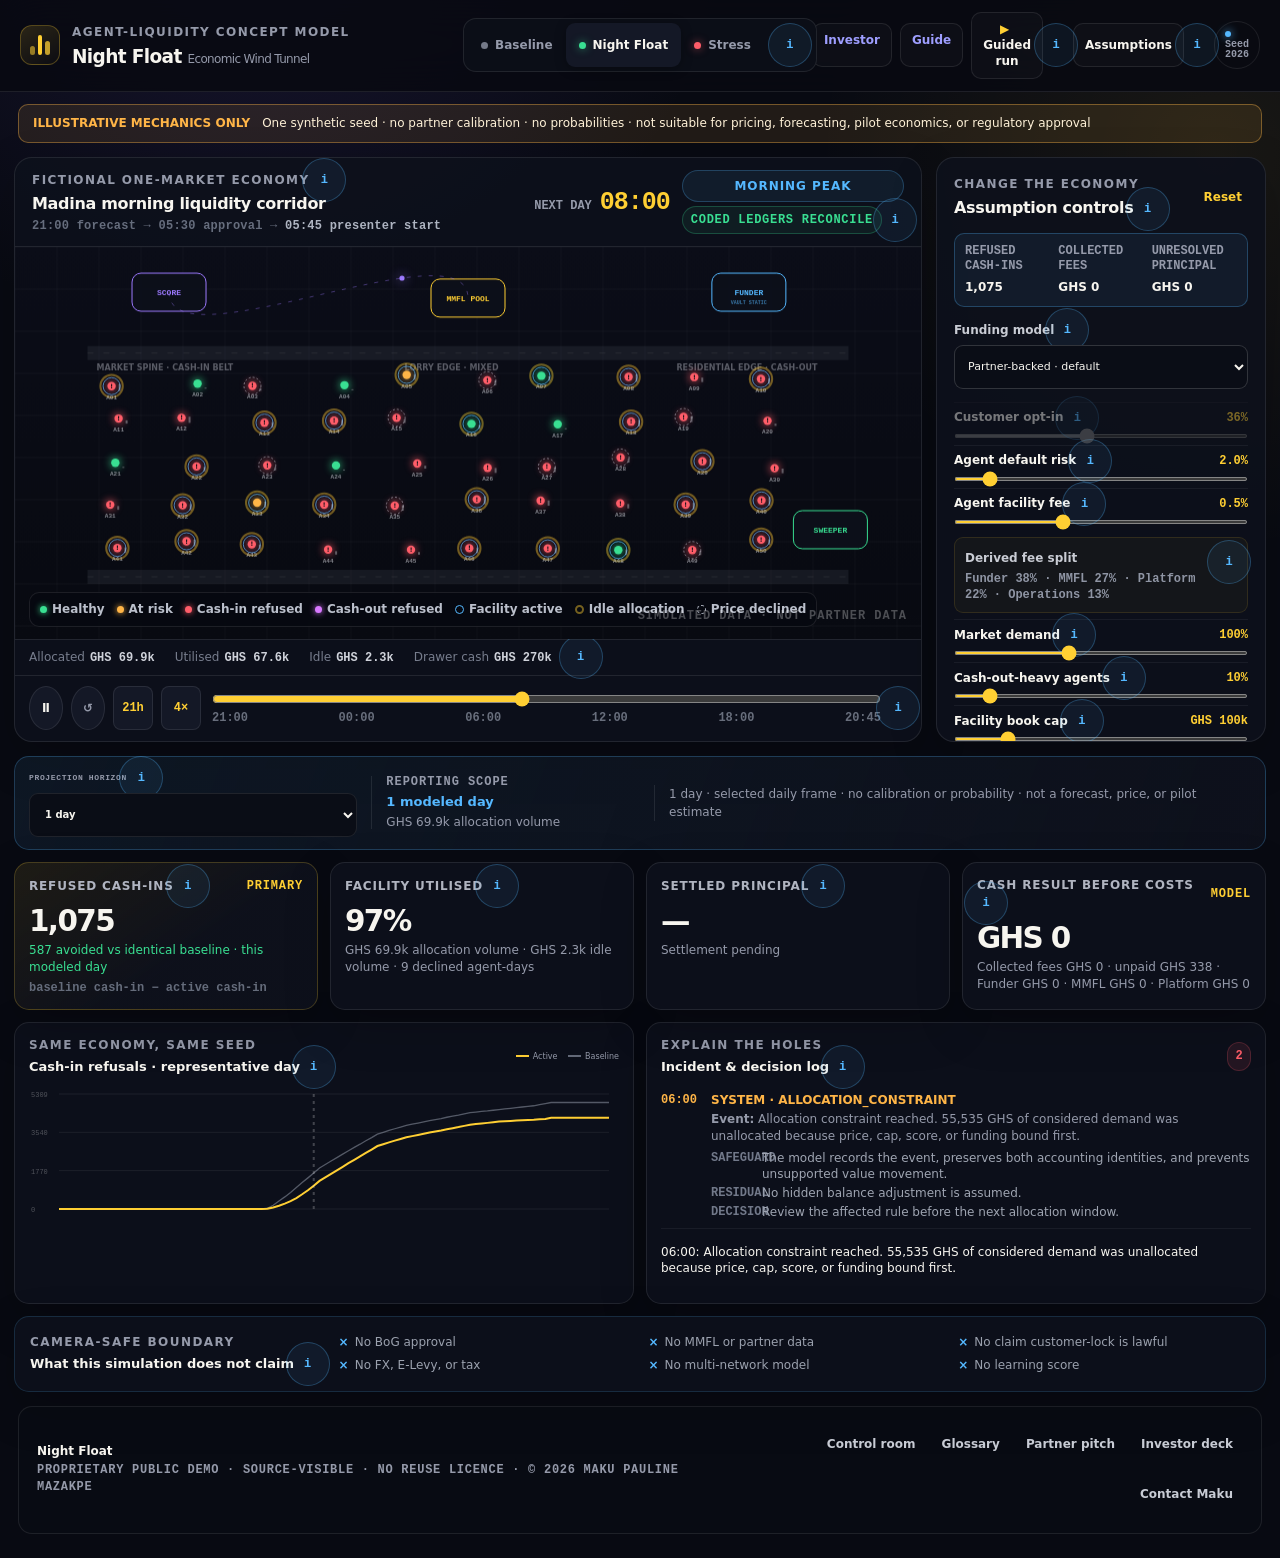
==== commit e2cbf1d7: "deploy gated source 3084dd5cd9633b7d29b831dfd93c6ea53a2e8342" ====
--- a/index.html
+++ b/index.html
@@ -21,7 +21,7 @@
     />
     <title>Night Float — Economic Wind Tunnel</title>
     <link rel="icon" href="./favicon.svg?v=8c5f105a652a" type="image/svg+xml" />
-    <link rel="stylesheet" href="./styles.css?v=c7587f885938" />
+    <link rel="stylesheet" href="./styles.css?v=bea78d6218b8" />
   </head>
   <body>
     <div class="app-shell">
@@ -61,6 +61,7 @@
 
         <div class="header-actions">
           <a class="ghost-button page-link" href="./pitch/">Pitch</a>
+          <a class="ghost-button page-link" href="./investor/">Investor</a>
           <a class="ghost-button page-link" href="./glossary/">Guide</a>
           <span class="header-feature"
             ><button id="tourButton" class="ghost-button">
@@ -355,9 +356,7 @@
 
           <div class="derived-pricing">
             <span>Derived fee split</span>
-            <p id="feeSplitSummary">
-              Funder 38% · MMFL 27% · Platform 22% · Operations 13%
-            </p>
+            <p id="feeSplitSummary">Loading fee contract…</p>
             <button
               class="info-button"
               data-info="Fixed assumptions replace extra price sliders. In customer-supported mode, users receive a fee_share—never interest—and the legal warning remains active."
@@ -730,7 +729,8 @@
         </div>
         <nav aria-label="Footer navigation">
           <a href="./">Control room</a><a href="./glossary/">Glossary</a
-          ><a href="./pitch/">Pitch deck</a
+          ><a href="./pitch/">Partner pitch</a
+          ><a href="./investor/">Investor deck</a
           ><a href="https://startuptribunal.com/maku">Contact Maku</a>
         </nav>
       </footer>
@@ -816,6 +816,6 @@
       aria-live="polite"
       hidden
     ></div>
-    <script type="module" src="./app.js?v=6485f6ac2338"></script>
+    <script type="module" src="./app.js?v=60758a96d7cd"></script>
   </body>
 </html>
--- a/styles.css
+++ b/styles.css
@@ -1753,6 +1753,7 @@
 }
 
 .embed-mode {
+  min-width: 0;
   overflow: hidden;
 }
 .embed-mode .topbar,
